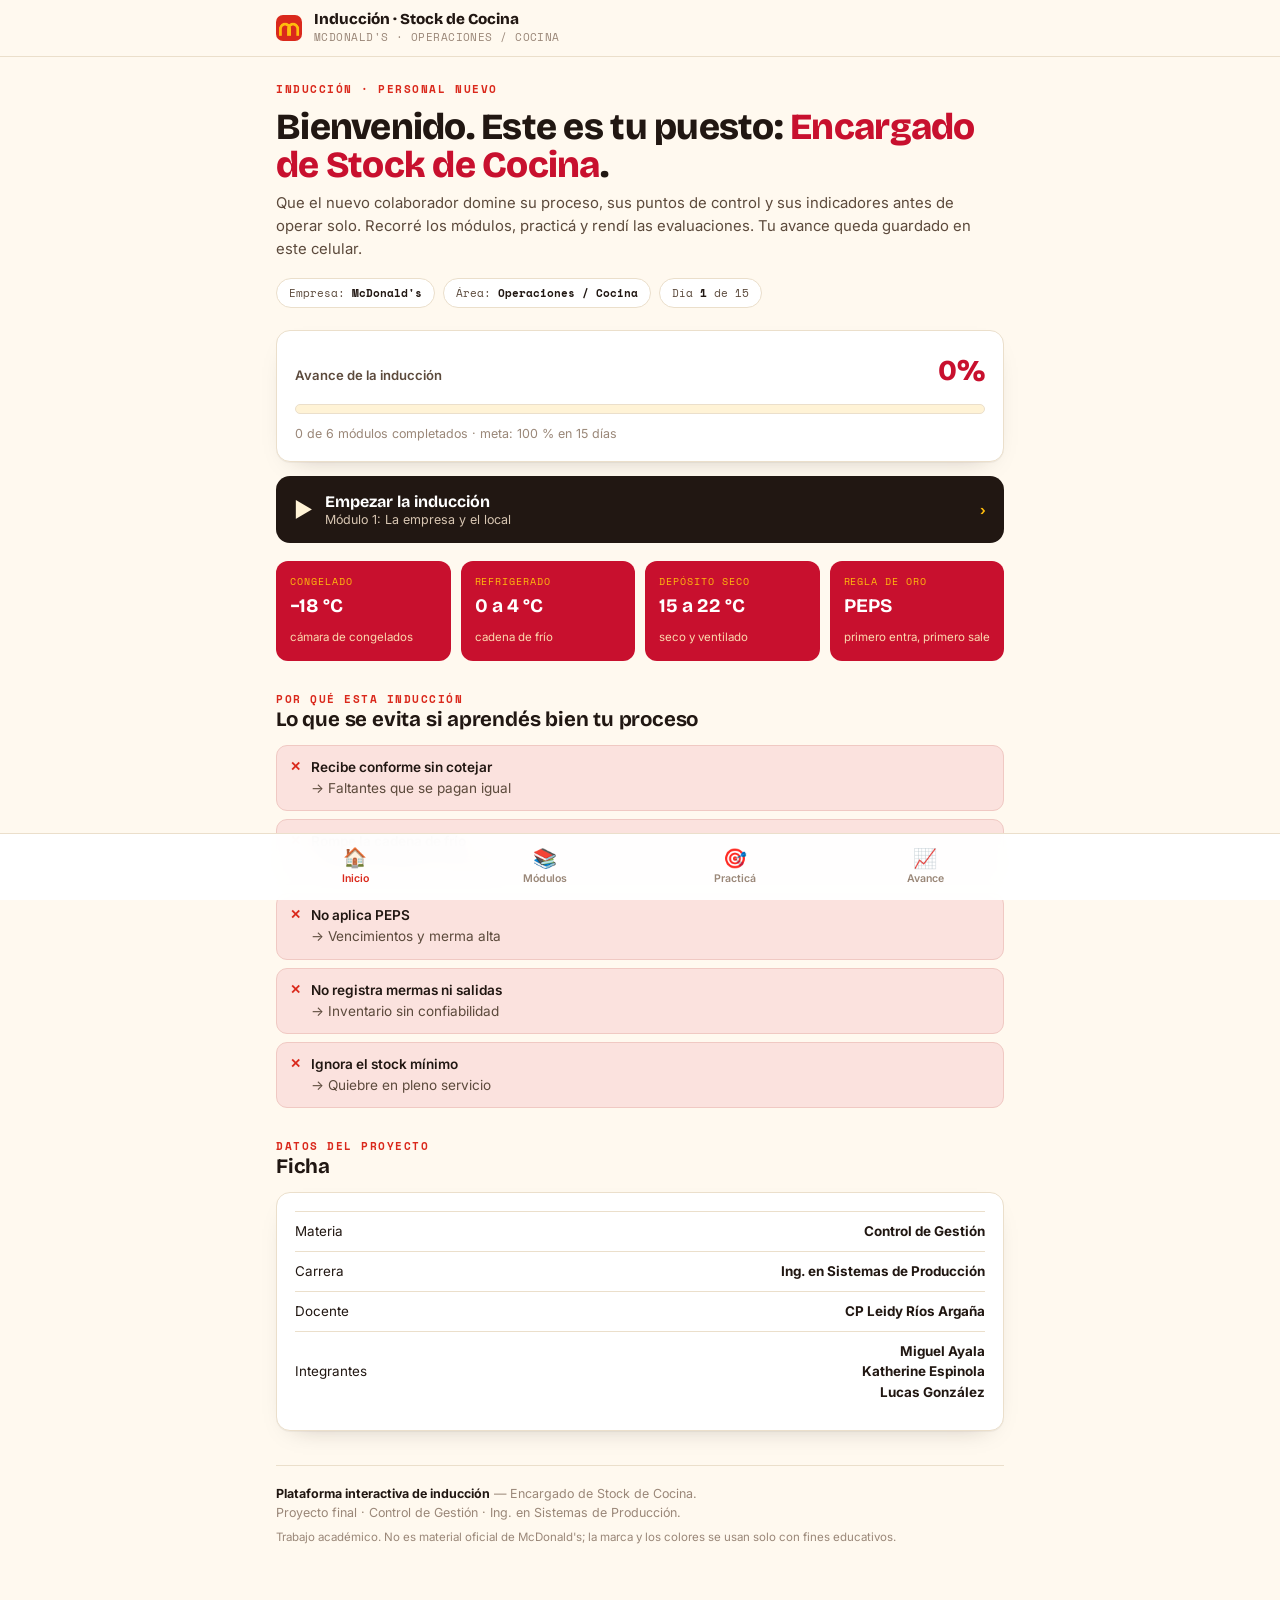
==== index.html @ 014dca8e "Agregar app móvil de inducción para Encargado de Stock de Cocina App web instalable (PWA) que implem" ====
<!DOCTYPE html>
<html lang="es">
<head>
<meta charset="UTF-8">
<meta name="viewport" content="width=device-width, initial-scale=1.0, viewport-fit=cover">
<meta name="theme-color" content="#DA291C">
<meta name="description" content="Plataforma interactiva de inducción para el puesto de Encargado de Stock de Cocina. Proyecto final de Control de Gestión.">
<title>Inducción · Stock de Cocina</title>

<link rel="manifest" href="manifest.webmanifest">
<link rel="icon" href="iconos/icono-192.png">
<link rel="apple-touch-icon" href="iconos/icono-192.png">
<meta name="apple-mobile-web-app-capable" content="yes">
<meta name="apple-mobile-web-app-status-bar-style" content="black-translucent">
<meta name="apple-mobile-web-app-title" content="Inducción">

<link rel="preconnect" href="https://fonts.googleapis.com">
<link rel="preconnect" href="https://fonts.gstatic.com" crossorigin>
<link href="https://fonts.googleapis.com/css2?family=Bricolage+Grotesque:opsz,wght@12..96,600;12..96,700;12..96,800&family=Inter:wght@400;500;600;700&family=Space+Mono:wght@400;700&display=swap" rel="stylesheet">

<style>
:root{
  --bg:#FFF9EF; --surface:#FFFFFF; --surface-2:#FFF3D6;
  --ink:#211712; --ink-soft:#5C4A3C; --steel:#9A8778; --line:#EBDFCB;
  --red:#C8102E; --red-bright:#DA291C; --yellow:#FFBC0D; --yellow-soft:#FFEFC2;
  --go:#2E7D4F; --go-soft:#E1F0E5; --warn:#DA291C; --warn-soft:#FBE2DE;
  --amber:#8A5A00;
  --shadow:0 1px 0 rgba(33,23,18,.04), 0 10px 26px -18px rgba(33,23,18,.35);
  --r:14px;
  --nav-h:66px;
  --display:'Bricolage Grotesque','Inter',system-ui,sans-serif;
  --mono:'Space Mono',ui-monospace,monospace;
}
*{box-sizing:border-box;margin:0;padding:0;-webkit-tap-highlight-color:transparent}
html{scroll-behavior:smooth}
body{
  font-family:'Inter',system-ui,-apple-system,sans-serif;
  background:var(--bg);color:var(--ink);line-height:1.55;
  -webkit-font-smoothing:antialiased;overflow-x:hidden;
}
button,input{font-family:inherit}

/* ---------------- barra superior ---------------- */
.topbar{
  position:sticky;top:0;z-index:60;background:rgba(255,249,239,.92);
  backdrop-filter:blur(10px);border-bottom:1px solid var(--line);
  padding-top:env(safe-area-inset-top);
}
.topbar .in{display:flex;align-items:center;gap:12px;height:56px;padding:0 16px;max-width:760px;margin:0 auto}
.logo{width:26px;height:26px;border-radius:7px;flex:none}
.tb-txt{flex:1;min-width:0}
.tb-txt strong{display:block;font-family:var(--display);font-weight:800;font-size:.95rem;line-height:1.15;white-space:nowrap;overflow:hidden;text-overflow:ellipsis}
.tb-txt small{display:block;font-size:.7rem;color:var(--steel);font-family:var(--mono);letter-spacing:.04em;text-transform:uppercase}
.back{
  flex:none;border:1px solid var(--line);background:var(--surface);color:var(--ink);
  width:34px;height:34px;border-radius:10px;font-size:1rem;cursor:pointer;display:none;
  align-items:center;justify-content:center;
}
.back.show{display:flex}

/* ---------------- layout ---------------- */
main{max-width:760px;margin:0 auto;padding:18px 16px calc(var(--nav-h) + 34px + env(safe-area-inset-bottom));}
.view{display:none;animation:fade .25s ease}
.view.active{display:block}
@keyframes fade{from{opacity:0;transform:translateY(8px)}to{opacity:1;transform:none}}

h1{font-family:var(--display);font-weight:800;font-size:clamp(1.7rem,7vw,2.3rem);line-height:1.04;letter-spacing:-.02em}
h1 em{font-style:normal;color:var(--red)}
h2{font-family:var(--display);font-weight:700;font-size:1.28rem;line-height:1.15;letter-spacing:-.01em}
h3{font-family:var(--display);font-weight:700;font-size:1.05rem;line-height:1.2}
.kicker{font-family:var(--mono);font-size:.68rem;letter-spacing:.14em;text-transform:uppercase;color:var(--red-bright);font-weight:700}
.sub{color:var(--ink-soft);font-size:.93rem;margin-top:8px}
.sec{margin-top:30px}
.sec-head{margin-bottom:14px}

.card{background:var(--surface);border:1px solid var(--line);border-radius:var(--r);padding:18px;box-shadow:var(--shadow)}
.card + .card{margin-top:10px}

/* ---------------- inicio ---------------- */
.hero{padding:6px 0 2px}
.chips{display:flex;flex-wrap:wrap;gap:8px;margin-top:16px}
.chip{font-family:var(--mono);font-size:.68rem;background:var(--surface);border:1px solid var(--line);border-radius:100px;padding:6px 12px;color:var(--ink-soft)}
.chip b{color:var(--ink)}
.refs{display:grid;grid-template-columns:repeat(2,1fr);gap:10px;margin-top:18px}
.ref{background:var(--red);border-radius:12px;padding:13px 14px;color:#FFE9C7}
.ref small{display:block;font-family:var(--mono);font-size:.6rem;letter-spacing:.1em;text-transform:uppercase;color:var(--yellow)}
.ref strong{display:block;font-family:var(--display);font-size:1.2rem;color:#fff;margin:2px 0}
.ref span{font-size:.72rem;color:#FBD9AE}

.big-progress{background:var(--surface);border:1px solid var(--line);border-radius:var(--r);padding:18px;box-shadow:var(--shadow);margin-top:20px}
.bp-head{display:flex;justify-content:space-between;align-items:baseline;gap:10px}
.bp-head span{font-size:.82rem;color:var(--ink-soft);font-weight:600}
.bp-head b{font-family:var(--display);font-weight:800;font-size:1.8rem;color:var(--red)}
.track{height:10px;background:var(--surface-2);border:1px solid var(--line);border-radius:100px;overflow:hidden;margin-top:10px}
.fill{height:100%;width:0;background:linear-gradient(90deg,var(--red),var(--yellow));transition:width .45s cubic-bezier(.2,.8,.2,1)}
.bp-foot{margin-top:10px;font-size:.78rem;color:var(--steel)}

.cta{
  display:flex;align-items:center;gap:12px;width:100%;text-align:left;cursor:pointer;
  background:var(--ink);color:#FFF3D6;border:none;border-radius:var(--r);padding:16px 18px;margin-top:14px;
}
.cta .ic{font-size:1.3rem}
.cta strong{display:block;font-family:var(--display);font-size:1rem;color:#fff}
.cta small{font-size:.78rem;color:#D8C6B2}
.cta .arrow{margin-left:auto;color:var(--yellow);font-weight:700}

.riesgos{display:flex;flex-direction:column;gap:8px}
.riesgo{display:flex;gap:10px;align-items:flex-start;background:var(--warn-soft);border:1px solid #F0C9C3;border-radius:11px;padding:11px 13px}
.riesgo .x{color:var(--warn);font-weight:700;font-family:var(--mono);font-size:.8rem;flex:none}
.riesgo p{font-size:.85rem;color:var(--ink)}
.riesgo p b{display:block;font-weight:600}
.riesgo p span{color:var(--ink-soft)}

/* ---------------- módulos ---------------- */
.mod{
  display:flex;gap:13px;align-items:center;width:100%;text-align:left;cursor:pointer;
  background:var(--surface);border:1px solid var(--line);border-radius:var(--r);
  padding:15px;box-shadow:var(--shadow);margin-bottom:10px;transition:border-color .18s;
}
.mod:active{border-color:var(--red-bright)}
.mod .mic{
  flex:none;width:44px;height:44px;border-radius:12px;background:var(--surface-2);
  border:1px solid var(--line);display:grid;place-items:center;font-size:1.25rem;
}
.mod.done .mic{background:var(--go-soft);border-color:#B6D6C2}
.mod .mtx{flex:1;min-width:0}
.mod .mtx .n{font-family:var(--mono);font-size:.64rem;letter-spacing:.1em;text-transform:uppercase;color:var(--steel);font-weight:700}
.mod .mtx strong{display:block;font-family:var(--display);font-size:1rem;font-weight:700}
.mod .mtx small{display:block;font-size:.79rem;color:var(--ink-soft);margin-top:2px}
.mod .mst{flex:none;display:flex;flex-direction:column;align-items:flex-end;gap:4px}
.badge{font-family:var(--mono);font-size:.6rem;font-weight:700;letter-spacing:.06em;text-transform:uppercase;padding:4px 8px;border-radius:100px;white-space:nowrap}
.badge.bien{background:var(--go-soft);color:var(--go)}
.badge.medio{background:var(--yellow-soft);color:var(--amber)}
.badge.mal{background:var(--warn-soft);color:var(--warn)}
.badge.idle{background:var(--surface-2);color:var(--steel)}

/* lecciones */
.lec{background:var(--surface);border:1px solid var(--line);border-radius:var(--r);margin-bottom:10px;overflow:hidden;box-shadow:var(--shadow)}
.lec[open]{border-color:var(--red-bright)}
.lec summary{list-style:none;cursor:pointer;padding:15px 16px;display:flex;align-items:center;gap:12px}
.lec summary::-webkit-details-marker{display:none}
.lec .num{flex:none;width:32px;height:32px;border-radius:9px;background:var(--surface-2);border:1px solid var(--line);display:grid;place-items:center;font-family:var(--mono);font-weight:700;font-size:.8rem;color:var(--red)}
.lec[open] .num{background:var(--red);color:#fff;border-color:var(--red)}
.lec .lt{flex:1;font-family:var(--display);font-weight:700;font-size:.97rem}
.lec .chev{color:var(--steel);transition:transform .25s;flex:none}
.lec[open] .chev{transform:rotate(90deg)}
.lec .body{padding:0 16px 16px}
.lec .body p{font-size:.9rem;color:var(--ink-soft);margin-bottom:12px}
.lec ul{list-style:none;display:flex;flex-direction:column;gap:7px}
.lec ul li{font-size:.86rem;padding-left:18px;position:relative;color:var(--ink)}
.lec ul li::before{content:"";position:absolute;left:4px;top:.55em;width:5px;height:5px;border-radius:50%;background:var(--yellow)}
.pills{display:flex;flex-direction:column;gap:7px;margin-top:12px}
.pill{font-size:.8rem;padding:9px 11px;border-radius:9px;border:1px solid var(--line);background:var(--surface-2)}
.pill b{display:block;font-family:var(--mono);font-size:.58rem;letter-spacing:.09em;text-transform:uppercase;color:var(--steel);font-weight:700;margin-bottom:2px}
.pill.ctrl{background:var(--go-soft);border-color:#B6D6C2}
.pill.ctrl b{color:var(--go)}
.pill.kpi{background:var(--warn-soft);border-color:#F0C9C3}
.pill.kpi b{color:var(--warn)}

/* ---------------- botones ---------------- */
.btn{
  display:inline-flex;align-items:center;justify-content:center;gap:8px;
  font-size:.88rem;font-weight:600;padding:13px 18px;border-radius:11px;cursor:pointer;
  border:1.5px solid var(--red);background:var(--red);color:#fff;width:100%;
}
.btn:active{background:var(--red-bright)}
.btn.ghost{background:transparent;color:var(--red)}
.btn.dark{background:var(--ink);border-color:var(--ink);color:#fff}
.btn.sm{width:auto;padding:10px 15px;font-size:.82rem}
.btn:disabled{opacity:.5;cursor:default}
.btn-row{display:flex;gap:9px;margin-top:14px;flex-wrap:wrap}

/* ---------------- quiz ---------------- */
.q{background:var(--surface);border:1px solid var(--line);border-radius:var(--r);padding:17px;margin-bottom:11px;box-shadow:var(--shadow)}
.q .qn{font-family:var(--mono);font-size:.64rem;letter-spacing:.09em;color:var(--red-bright);font-weight:700}
.q h3{margin:7px 0 13px;font-size:1rem}
.opt{display:block;width:100%;text-align:left;background:var(--surface-2);border:1px solid var(--line);border-radius:10px;padding:12px 14px;margin-bottom:8px;font-size:.89rem;color:var(--ink);cursor:pointer}
.opt:disabled{cursor:default}
.opt.correct{background:var(--go-soft);border-color:var(--go);color:var(--go);font-weight:600}
.opt.wrong{background:var(--warn-soft);border-color:var(--warn);color:var(--warn)}
.fb{font-size:.83rem;margin-top:9px;padding:11px 13px;border-radius:9px;display:none}
.fb.show{display:block}
.fb.ok{background:var(--go-soft);color:var(--go)}
.fb.no{background:var(--warn-soft);color:var(--warn)}

.score{text-align:center;background:var(--red);color:#fff;border-radius:var(--r);padding:22px;margin-top:6px}
.score small{display:block;font-family:var(--mono);font-size:.64rem;letter-spacing:.1em;text-transform:uppercase;color:var(--yellow)}
.score .big{font-family:var(--display);font-weight:800;font-size:2.3rem;color:var(--yellow);line-height:1.1}
.score p{color:#FFE1BE;font-size:.86rem;margin-top:6px}

/* ---------------- práctica: recepción ---------------- */
.sim{background:var(--surface);border:1px solid var(--line);border-radius:var(--r);padding:16px;box-shadow:var(--shadow);margin-bottom:10px}
.sim .sname{font-family:var(--display);font-weight:700;font-size:1rem;display:flex;align-items:center;gap:9px}
.sim .rows{margin:11px 0 13px;display:flex;flex-direction:column;gap:5px}
.sim .row{display:flex;justify-content:space-between;gap:10px;font-size:.83rem;border-bottom:1px dashed var(--line);padding-bottom:4px}
.sim .row span{color:var(--steel);font-family:var(--mono);font-size:.66rem;text-transform:uppercase;letter-spacing:.05em}
.sim .row b{font-weight:600;text-align:right}
.acts{display:flex;gap:8px}
.act{flex:1;font-size:.83rem;font-weight:600;padding:11px 6px;border-radius:10px;cursor:pointer;border:1.5px solid var(--line);background:var(--surface-2);color:var(--ink)}
.act:disabled{opacity:.5;cursor:default}
.act.picked.ok{background:var(--go-soft);border-color:var(--go);color:var(--go);opacity:1}
.act.picked.no{background:var(--warn-soft);border-color:var(--warn);color:var(--warn);opacity:1}

/* ---------------- práctica: peps ---------------- */
.peps-item{display:flex;align-items:center;gap:12px;width:100%;text-align:left;background:var(--surface);border:1.5px solid var(--line);border-radius:11px;padding:13px 14px;margin-bottom:8px;cursor:pointer;color:var(--ink)}
.peps-item .order{flex:none;width:28px;height:28px;border-radius:8px;border:2px dashed var(--steel);display:grid;place-items:center;font-family:var(--mono);font-weight:700;color:var(--steel);font-size:.8rem}
.peps-item.picked .order{border-style:solid;background:var(--red);border-color:var(--red);color:#fff}
.peps-item .pn{flex:1;font-weight:600;font-size:.9rem}
.peps-item .pd{font-family:var(--mono);font-size:.72rem;color:var(--warn)}
.peps-item.good{border-color:var(--go);background:var(--go-soft)}
.peps-item.bad{border-color:var(--warn);background:var(--warn-soft)}

/* ---------------- checklist ---------------- */
.check{display:flex;gap:12px;align-items:flex-start;background:var(--surface);border:1px solid var(--line);border-radius:11px;padding:13px 14px;margin-bottom:8px;cursor:pointer;position:relative}
.check input{position:absolute;opacity:0;width:0;height:0}
.box{flex:none;width:22px;height:22px;border:2px solid var(--steel);border-radius:6px;display:grid;place-items:center;margin-top:1px}
.box svg{opacity:0;transform:scale(.5);transition:.18s}
.check input:checked ~ .box{background:var(--go);border-color:var(--go)}
.check input:checked ~ .box svg{opacity:1;transform:scale(1)}
.check .ct strong{display:block;font-size:.9rem;font-weight:600}
.check .ct small{font-size:.78rem;color:var(--steel)}
.check input:checked ~ .ct strong{color:var(--steel);text-decoration:line-through}

/* ---------------- kpi ---------------- */
.calc{background:var(--surface);border:1px solid var(--line);border-radius:var(--r);padding:17px;box-shadow:var(--shadow);margin-bottom:10px}
.calc .et{font-family:var(--mono);font-size:.62rem;letter-spacing:.1em;text-transform:uppercase;color:var(--warn);font-weight:700}
.calc h3{margin:6px 0 4px;font-size:1.03rem}
.calc .hint{font-size:.8rem;color:var(--ink-soft)}
.formula{font-family:var(--mono);font-size:.74rem;background:var(--ink);color:#F3E7D6;padding:9px 11px;border-radius:8px;margin:11px 0;overflow-x:auto;white-space:nowrap}
.inputs{display:flex;flex-direction:column;gap:9px}
.inputs label{display:flex;flex-direction:column;gap:4px;font-size:.74rem;font-weight:600;color:var(--ink-soft)}
.inputs input{font-family:var(--mono);font-size:1rem;padding:11px 12px;border:1.5px solid var(--line);border-radius:9px;background:var(--surface-2);color:var(--ink);width:100%}
.inputs input:focus{outline:none;border-color:var(--red-bright);background:var(--surface)}
.out{display:flex;align-items:center;justify-content:space-between;gap:10px;border-top:1px solid var(--line);margin-top:14px;padding-top:13px}
.out .val{font-family:var(--display);font-weight:800;font-size:1.6rem}

/* ---------------- avance / dashboard ---------------- */
.kpi-cards{display:grid;grid-template-columns:repeat(2,1fr);gap:10px}
.kc{background:var(--surface);border:1px solid var(--line);border-radius:var(--r);padding:14px;box-shadow:var(--shadow)}
.kc small{display:block;font-family:var(--mono);font-size:.6rem;letter-spacing:.08em;text-transform:uppercase;color:var(--steel);font-weight:700;line-height:1.3}
.kc .v{font-family:var(--display);font-weight:800;font-size:1.55rem;margin:5px 0 3px}
.kc .m{font-size:.72rem;color:var(--ink-soft)}
.estado{border-radius:var(--r);padding:18px;margin-top:14px;text-align:center}
.estado.hab{background:var(--go);color:#fff}
.estado.ref{background:var(--yellow);color:#4A3200}
.estado small{font-family:var(--mono);font-size:.62rem;letter-spacing:.1em;text-transform:uppercase;opacity:.85;display:block}
.estado strong{font-family:var(--display);font-size:1.35rem;display:block;margin:4px 0}
.estado p{font-size:.83rem;opacity:.95}
.alerta{display:flex;gap:10px;background:var(--warn-soft);border:1px solid #F0C9C3;border-radius:11px;padding:11px 13px;margin-bottom:8px;font-size:.85rem}
.alerta .i{color:var(--warn);flex:none;font-weight:700}
.tabla{width:100%;border-collapse:collapse;font-size:.84rem}
.tabla th{text-align:left;font-family:var(--mono);font-size:.6rem;letter-spacing:.08em;text-transform:uppercase;color:var(--steel);padding:0 0 8px;font-weight:700}
.tabla td{padding:9px 0;border-top:1px solid var(--line)}
.tabla td:last-child,.tabla th:last-child{text-align:right}

/* ---------------- nav inferior ---------------- */
.nav{
  position:fixed;left:0;right:0;bottom:0;z-index:70;
  background:rgba(255,255,255,.96);backdrop-filter:blur(12px);
  border-top:1px solid var(--line);
  padding-bottom:env(safe-area-inset-bottom);
}
.nav .in{display:flex;max-width:760px;margin:0 auto;height:var(--nav-h)}
.nav button{
  flex:1;background:none;border:none;cursor:pointer;color:var(--steel);
  display:flex;flex-direction:column;align-items:center;justify-content:center;gap:3px;
  font-size:.66rem;font-weight:600;padding:8px 2px;
}
.nav button .ni{font-size:1.2rem;line-height:1}
.nav button.on{color:var(--red-bright)}
.nav button.on .ni{transform:translateY(-1px)}

footer{margin-top:34px;padding-top:18px;border-top:1px solid var(--line);color:var(--steel);font-size:.78rem}
footer b{color:var(--ink)}
.aviso{font-size:.72rem;color:var(--steel);margin-top:6px}

@media(prefers-reduced-motion:reduce){*{transition:none!important;animation:none!important}}
@media(min-width:620px){
  .kpi-cards{grid-template-columns:repeat(4,1fr)}
  .refs{grid-template-columns:repeat(4,1fr)}
}
</style>
</head>
<body>

<div class="topbar">
  <div class="in">
    <button class="back" id="btnBack" aria-label="Volver">←</button>
    <img class="logo" src="iconos/icono-192.png" alt="">
    <div class="tb-txt">
      <strong id="tbTitulo">Inducción · Stock de Cocina</strong>
      <small id="tbSub">McDonald's · Cocina</small>
    </div>
  </div>
</div>

<main>
  <!-- ============ INICIO ============ -->
  <section class="view active" id="v-inicio"></section>

  <!-- ============ MÓDULOS ============ -->
  <section class="view" id="v-modulos"></section>

  <!-- ============ DETALLE DE MÓDULO ============ -->
  <section class="view" id="v-modulo"></section>

  <!-- ============ PRÁCTICA ============ -->
  <section class="view" id="v-practica"></section>

  <!-- ============ AVANCE ============ -->
  <section class="view" id="v-avance"></section>

  <footer>
    <p><b>Plataforma interactiva de inducción</b> — Encargado de Stock de Cocina.<br>
    Proyecto final · Control de Gestión · Ing. en Sistemas de Producción.</p>
    <p class="aviso" id="avisoLegal"></p>
  </footer>
</main>

<nav class="nav">
  <div class="in">
    <button data-ir="inicio" class="on"><span class="ni">🏠</span>Inicio</button>
    <button data-ir="modulos"><span class="ni">📚</span>Módulos</button>
    <button data-ir="practica"><span class="ni">🎯</span>Practicá</button>
    <button data-ir="avance"><span class="ni">📈</span>Avance</button>
  </div>
</nav>

<script src="contenido.js"></script>
<script src="app.js"></script>
</body>
</html>
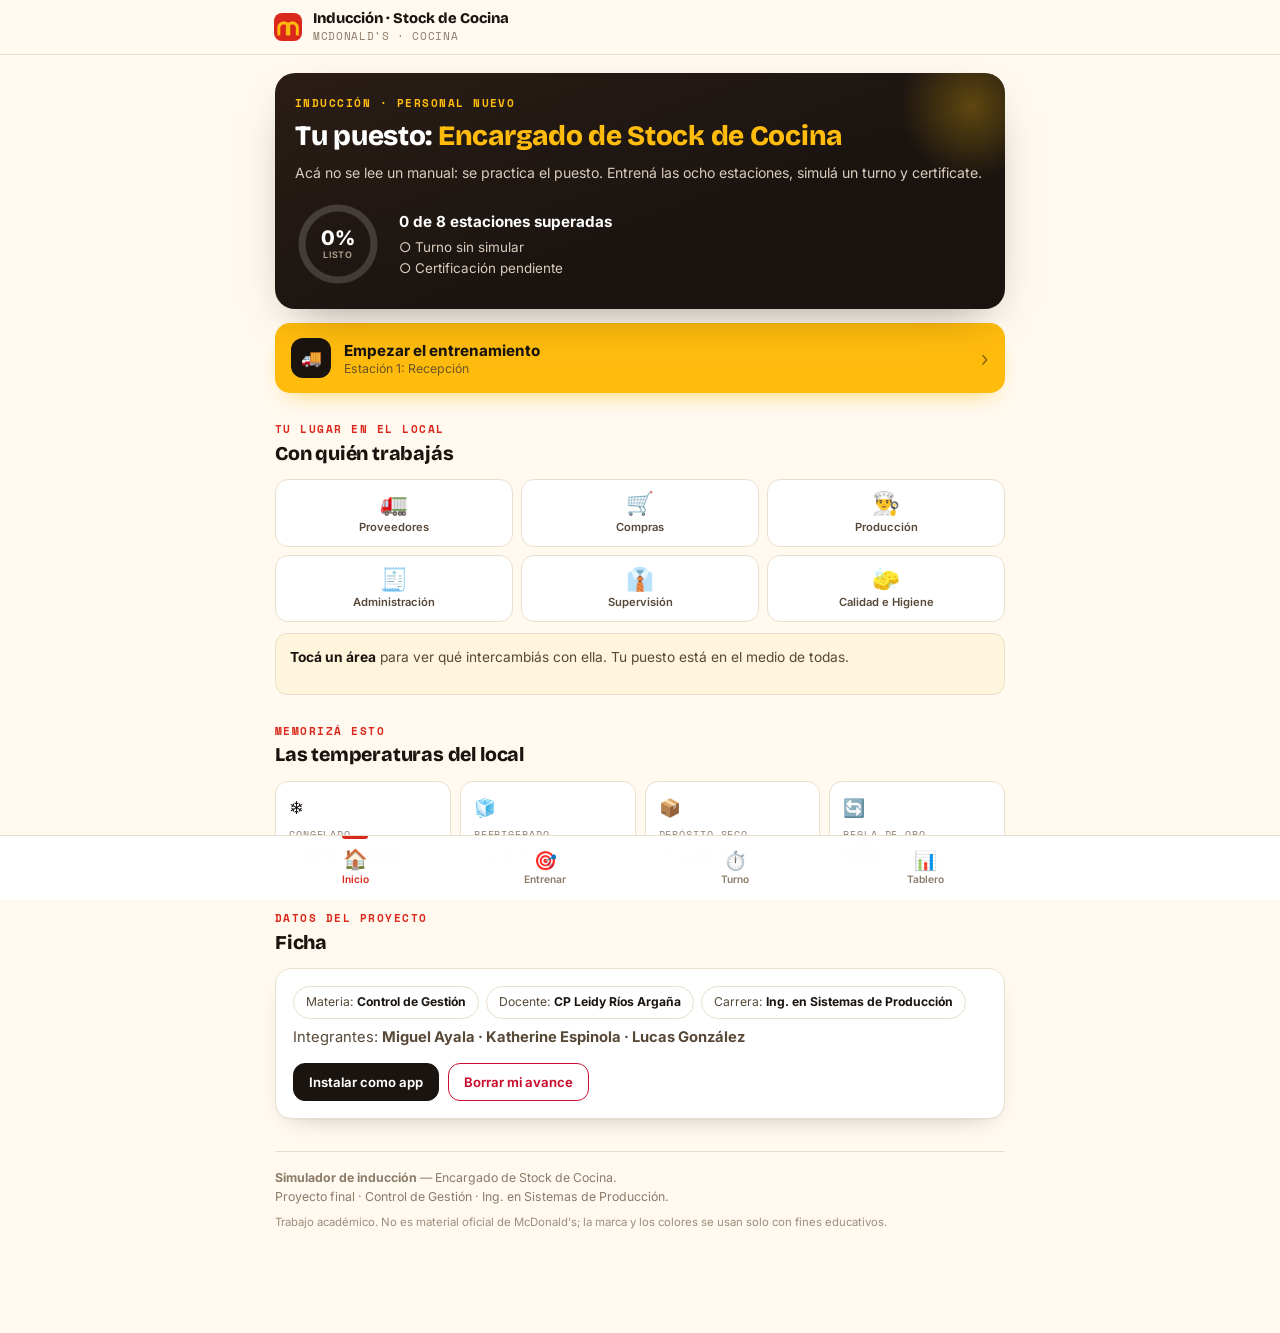
==== commit 512a8e73: "Rehacer la inducción como simulador interactivo del puesto La app era material de lectura con alguno" ====
--- a/index.html
+++ b/index.html
@@ -4,288 +4,31 @@
 <meta charset="UTF-8">
 <meta name="viewport" content="width=device-width, initial-scale=1.0, viewport-fit=cover">
 <meta name="theme-color" content="#DA291C">
-<meta name="description" content="Plataforma interactiva de inducción para el puesto de Encargado de Stock de Cocina. Proyecto final de Control de Gestión.">
+<meta name="description" content="Simulador de inducción para el puesto de Encargado de Stock de Cocina. Proyecto final de Control de Gestión.">
 <title>Inducción · Stock de Cocina</title>
 
 <link rel="manifest" href="manifest.webmanifest">
 <link rel="icon" href="iconos/icono-192.png">
-<link rel="apple-touch-icon" href="iconos/icono-192.png">
+
+<!-- iPhone / iPad: iOS no usa el manifest para instalar, lee estas etiquetas.
+     El ícono de 180x180 es el tamaño exacto que pide la pantalla de inicio. -->
+<link rel="apple-touch-icon" sizes="180x180" href="iconos/icono-180.png">
+<link rel="apple-touch-icon" href="iconos/icono-180.png">
+<meta name="mobile-web-app-capable" content="yes">
 <meta name="apple-mobile-web-app-capable" content="yes">
 <meta name="apple-mobile-web-app-status-bar-style" content="black-translucent">
 <meta name="apple-mobile-web-app-title" content="Inducción">
 
 <link rel="preconnect" href="https://fonts.googleapis.com">
 <link rel="preconnect" href="https://fonts.gstatic.com" crossorigin>
-<link href="https://fonts.googleapis.com/css2?family=Bricolage+Grotesque:opsz,wght@12..96,600;12..96,700;12..96,800&family=Inter:wght@400;500;600;700&family=Space+Mono:wght@400;700&display=swap" rel="stylesheet">
-
-<style>
-:root{
-  --bg:#FFF9EF; --surface:#FFFFFF; --surface-2:#FFF3D6;
-  --ink:#211712; --ink-soft:#5C4A3C; --steel:#9A8778; --line:#EBDFCB;
-  --red:#C8102E; --red-bright:#DA291C; --yellow:#FFBC0D; --yellow-soft:#FFEFC2;
-  --go:#2E7D4F; --go-soft:#E1F0E5; --warn:#DA291C; --warn-soft:#FBE2DE;
-  --amber:#8A5A00;
-  --shadow:0 1px 0 rgba(33,23,18,.04), 0 10px 26px -18px rgba(33,23,18,.35);
-  --r:14px;
-  --nav-h:66px;
-  --display:'Bricolage Grotesque','Inter',system-ui,sans-serif;
-  --mono:'Space Mono',ui-monospace,monospace;
-}
-*{box-sizing:border-box;margin:0;padding:0;-webkit-tap-highlight-color:transparent}
-html{scroll-behavior:smooth}
-body{
-  font-family:'Inter',system-ui,-apple-system,sans-serif;
-  background:var(--bg);color:var(--ink);line-height:1.55;
-  -webkit-font-smoothing:antialiased;overflow-x:hidden;
-}
-button,input{font-family:inherit}
-
-/* ---------------- barra superior ---------------- */
-.topbar{
-  position:sticky;top:0;z-index:60;background:rgba(255,249,239,.92);
-  backdrop-filter:blur(10px);border-bottom:1px solid var(--line);
-  padding-top:env(safe-area-inset-top);
-}
-.topbar .in{display:flex;align-items:center;gap:12px;height:56px;padding:0 16px;max-width:760px;margin:0 auto}
-.logo{width:26px;height:26px;border-radius:7px;flex:none}
-.tb-txt{flex:1;min-width:0}
-.tb-txt strong{display:block;font-family:var(--display);font-weight:800;font-size:.95rem;line-height:1.15;white-space:nowrap;overflow:hidden;text-overflow:ellipsis}
-.tb-txt small{display:block;font-size:.7rem;color:var(--steel);font-family:var(--mono);letter-spacing:.04em;text-transform:uppercase}
-.back{
-  flex:none;border:1px solid var(--line);background:var(--surface);color:var(--ink);
-  width:34px;height:34px;border-radius:10px;font-size:1rem;cursor:pointer;display:none;
-  align-items:center;justify-content:center;
-}
-.back.show{display:flex}
-
-/* ---------------- layout ---------------- */
-main{max-width:760px;margin:0 auto;padding:18px 16px calc(var(--nav-h) + 34px + env(safe-area-inset-bottom));}
-.view{display:none;animation:fade .25s ease}
-.view.active{display:block}
-@keyframes fade{from{opacity:0;transform:translateY(8px)}to{opacity:1;transform:none}}
-
-h1{font-family:var(--display);font-weight:800;font-size:clamp(1.7rem,7vw,2.3rem);line-height:1.04;letter-spacing:-.02em}
-h1 em{font-style:normal;color:var(--red)}
-h2{font-family:var(--display);font-weight:700;font-size:1.28rem;line-height:1.15;letter-spacing:-.01em}
-h3{font-family:var(--display);font-weight:700;font-size:1.05rem;line-height:1.2}
-.kicker{font-family:var(--mono);font-size:.68rem;letter-spacing:.14em;text-transform:uppercase;color:var(--red-bright);font-weight:700}
-.sub{color:var(--ink-soft);font-size:.93rem;margin-top:8px}
-.sec{margin-top:30px}
-.sec-head{margin-bottom:14px}
-
-.card{background:var(--surface);border:1px solid var(--line);border-radius:var(--r);padding:18px;box-shadow:var(--shadow)}
-.card + .card{margin-top:10px}
-
-/* ---------------- inicio ---------------- */
-.hero{padding:6px 0 2px}
-.chips{display:flex;flex-wrap:wrap;gap:8px;margin-top:16px}
-.chip{font-family:var(--mono);font-size:.68rem;background:var(--surface);border:1px solid var(--line);border-radius:100px;padding:6px 12px;color:var(--ink-soft)}
-.chip b{color:var(--ink)}
-.refs{display:grid;grid-template-columns:repeat(2,1fr);gap:10px;margin-top:18px}
-.ref{background:var(--red);border-radius:12px;padding:13px 14px;color:#FFE9C7}
-.ref small{display:block;font-family:var(--mono);font-size:.6rem;letter-spacing:.1em;text-transform:uppercase;color:var(--yellow)}
-.ref strong{display:block;font-family:var(--display);font-size:1.2rem;color:#fff;margin:2px 0}
-.ref span{font-size:.72rem;color:#FBD9AE}
-
-.big-progress{background:var(--surface);border:1px solid var(--line);border-radius:var(--r);padding:18px;box-shadow:var(--shadow);margin-top:20px}
-.bp-head{display:flex;justify-content:space-between;align-items:baseline;gap:10px}
-.bp-head span{font-size:.82rem;color:var(--ink-soft);font-weight:600}
-.bp-head b{font-family:var(--display);font-weight:800;font-size:1.8rem;color:var(--red)}
-.track{height:10px;background:var(--surface-2);border:1px solid var(--line);border-radius:100px;overflow:hidden;margin-top:10px}
-.fill{height:100%;width:0;background:linear-gradient(90deg,var(--red),var(--yellow));transition:width .45s cubic-bezier(.2,.8,.2,1)}
-.bp-foot{margin-top:10px;font-size:.78rem;color:var(--steel)}
-
-.cta{
-  display:flex;align-items:center;gap:12px;width:100%;text-align:left;cursor:pointer;
-  background:var(--ink);color:#FFF3D6;border:none;border-radius:var(--r);padding:16px 18px;margin-top:14px;
-}
-.cta .ic{font-size:1.3rem}
-.cta strong{display:block;font-family:var(--display);font-size:1rem;color:#fff}
-.cta small{font-size:.78rem;color:#D8C6B2}
-.cta .arrow{margin-left:auto;color:var(--yellow);font-weight:700}
-
-.riesgos{display:flex;flex-direction:column;gap:8px}
-.riesgo{display:flex;gap:10px;align-items:flex-start;background:var(--warn-soft);border:1px solid #F0C9C3;border-radius:11px;padding:11px 13px}
-.riesgo .x{color:var(--warn);font-weight:700;font-family:var(--mono);font-size:.8rem;flex:none}
-.riesgo p{font-size:.85rem;color:var(--ink)}
-.riesgo p b{display:block;font-weight:600}
-.riesgo p span{color:var(--ink-soft)}
-
-/* ---------------- módulos ---------------- */
-.mod{
-  display:flex;gap:13px;align-items:center;width:100%;text-align:left;cursor:pointer;
-  background:var(--surface);border:1px solid var(--line);border-radius:var(--r);
-  padding:15px;box-shadow:var(--shadow);margin-bottom:10px;transition:border-color .18s;
-}
-.mod:active{border-color:var(--red-bright)}
-.mod .mic{
-  flex:none;width:44px;height:44px;border-radius:12px;background:var(--surface-2);
-  border:1px solid var(--line);display:grid;place-items:center;font-size:1.25rem;
-}
-.mod.done .mic{background:var(--go-soft);border-color:#B6D6C2}
-.mod .mtx{flex:1;min-width:0}
-.mod .mtx .n{font-family:var(--mono);font-size:.64rem;letter-spacing:.1em;text-transform:uppercase;color:var(--steel);font-weight:700}
-.mod .mtx strong{display:block;font-family:var(--display);font-size:1rem;font-weight:700}
-.mod .mtx small{display:block;font-size:.79rem;color:var(--ink-soft);margin-top:2px}
-.mod .mst{flex:none;display:flex;flex-direction:column;align-items:flex-end;gap:4px}
-.badge{font-family:var(--mono);font-size:.6rem;font-weight:700;letter-spacing:.06em;text-transform:uppercase;padding:4px 8px;border-radius:100px;white-space:nowrap}
-.badge.bien{background:var(--go-soft);color:var(--go)}
-.badge.medio{background:var(--yellow-soft);color:var(--amber)}
-.badge.mal{background:var(--warn-soft);color:var(--warn)}
-.badge.idle{background:var(--surface-2);color:var(--steel)}
-
-/* lecciones */
-.lec{background:var(--surface);border:1px solid var(--line);border-radius:var(--r);margin-bottom:10px;overflow:hidden;box-shadow:var(--shadow)}
-.lec[open]{border-color:var(--red-bright)}
-.lec summary{list-style:none;cursor:pointer;padding:15px 16px;display:flex;align-items:center;gap:12px}
-.lec summary::-webkit-details-marker{display:none}
-.lec .num{flex:none;width:32px;height:32px;border-radius:9px;background:var(--surface-2);border:1px solid var(--line);display:grid;place-items:center;font-family:var(--mono);font-weight:700;font-size:.8rem;color:var(--red)}
-.lec[open] .num{background:var(--red);color:#fff;border-color:var(--red)}
-.lec .lt{flex:1;font-family:var(--display);font-weight:700;font-size:.97rem}
-.lec .chev{color:var(--steel);transition:transform .25s;flex:none}
-.lec[open] .chev{transform:rotate(90deg)}
-.lec .body{padding:0 16px 16px}
-.lec .body p{font-size:.9rem;color:var(--ink-soft);margin-bottom:12px}
-.lec ul{list-style:none;display:flex;flex-direction:column;gap:7px}
-.lec ul li{font-size:.86rem;padding-left:18px;position:relative;color:var(--ink)}
-.lec ul li::before{content:"";position:absolute;left:4px;top:.55em;width:5px;height:5px;border-radius:50%;background:var(--yellow)}
-.pills{display:flex;flex-direction:column;gap:7px;margin-top:12px}
-.pill{font-size:.8rem;padding:9px 11px;border-radius:9px;border:1px solid var(--line);background:var(--surface-2)}
-.pill b{display:block;font-family:var(--mono);font-size:.58rem;letter-spacing:.09em;text-transform:uppercase;color:var(--steel);font-weight:700;margin-bottom:2px}
-.pill.ctrl{background:var(--go-soft);border-color:#B6D6C2}
-.pill.ctrl b{color:var(--go)}
-.pill.kpi{background:var(--warn-soft);border-color:#F0C9C3}
-.pill.kpi b{color:var(--warn)}
-
-/* ---------------- botones ---------------- */
-.btn{
-  display:inline-flex;align-items:center;justify-content:center;gap:8px;
-  font-size:.88rem;font-weight:600;padding:13px 18px;border-radius:11px;cursor:pointer;
-  border:1.5px solid var(--red);background:var(--red);color:#fff;width:100%;
-}
-.btn:active{background:var(--red-bright)}
-.btn.ghost{background:transparent;color:var(--red)}
-.btn.dark{background:var(--ink);border-color:var(--ink);color:#fff}
-.btn.sm{width:auto;padding:10px 15px;font-size:.82rem}
-.btn:disabled{opacity:.5;cursor:default}
-.btn-row{display:flex;gap:9px;margin-top:14px;flex-wrap:wrap}
-
-/* ---------------- quiz ---------------- */
-.q{background:var(--surface);border:1px solid var(--line);border-radius:var(--r);padding:17px;margin-bottom:11px;box-shadow:var(--shadow)}
-.q .qn{font-family:var(--mono);font-size:.64rem;letter-spacing:.09em;color:var(--red-bright);font-weight:700}
-.q h3{margin:7px 0 13px;font-size:1rem}
-.opt{display:block;width:100%;text-align:left;background:var(--surface-2);border:1px solid var(--line);border-radius:10px;padding:12px 14px;margin-bottom:8px;font-size:.89rem;color:var(--ink);cursor:pointer}
-.opt:disabled{cursor:default}
-.opt.correct{background:var(--go-soft);border-color:var(--go);color:var(--go);font-weight:600}
-.opt.wrong{background:var(--warn-soft);border-color:var(--warn);color:var(--warn)}
-.fb{font-size:.83rem;margin-top:9px;padding:11px 13px;border-radius:9px;display:none}
-.fb.show{display:block}
-.fb.ok{background:var(--go-soft);color:var(--go)}
-.fb.no{background:var(--warn-soft);color:var(--warn)}
-
-.score{text-align:center;background:var(--red);color:#fff;border-radius:var(--r);padding:22px;margin-top:6px}
-.score small{display:block;font-family:var(--mono);font-size:.64rem;letter-spacing:.1em;text-transform:uppercase;color:var(--yellow)}
-.score .big{font-family:var(--display);font-weight:800;font-size:2.3rem;color:var(--yellow);line-height:1.1}
-.score p{color:#FFE1BE;font-size:.86rem;margin-top:6px}
-
-/* ---------------- práctica: recepción ---------------- */
-.sim{background:var(--surface);border:1px solid var(--line);border-radius:var(--r);padding:16px;box-shadow:var(--shadow);margin-bottom:10px}
-.sim .sname{font-family:var(--display);font-weight:700;font-size:1rem;display:flex;align-items:center;gap:9px}
-.sim .rows{margin:11px 0 13px;display:flex;flex-direction:column;gap:5px}
-.sim .row{display:flex;justify-content:space-between;gap:10px;font-size:.83rem;border-bottom:1px dashed var(--line);padding-bottom:4px}
-.sim .row span{color:var(--steel);font-family:var(--mono);font-size:.66rem;text-transform:uppercase;letter-spacing:.05em}
-.sim .row b{font-weight:600;text-align:right}
-.acts{display:flex;gap:8px}
-.act{flex:1;font-size:.83rem;font-weight:600;padding:11px 6px;border-radius:10px;cursor:pointer;border:1.5px solid var(--line);background:var(--surface-2);color:var(--ink)}
-.act:disabled{opacity:.5;cursor:default}
-.act.picked.ok{background:var(--go-soft);border-color:var(--go);color:var(--go);opacity:1}
-.act.picked.no{background:var(--warn-soft);border-color:var(--warn);color:var(--warn);opacity:1}
-
-/* ---------------- práctica: peps ---------------- */
-.peps-item{display:flex;align-items:center;gap:12px;width:100%;text-align:left;background:var(--surface);border:1.5px solid var(--line);border-radius:11px;padding:13px 14px;margin-bottom:8px;cursor:pointer;color:var(--ink)}
-.peps-item .order{flex:none;width:28px;height:28px;border-radius:8px;border:2px dashed var(--steel);display:grid;place-items:center;font-family:var(--mono);font-weight:700;color:var(--steel);font-size:.8rem}
-.peps-item.picked .order{border-style:solid;background:var(--red);border-color:var(--red);color:#fff}
-.peps-item .pn{flex:1;font-weight:600;font-size:.9rem}
-.peps-item .pd{font-family:var(--mono);font-size:.72rem;color:var(--warn)}
-.peps-item.good{border-color:var(--go);background:var(--go-soft)}
-.peps-item.bad{border-color:var(--warn);background:var(--warn-soft)}
-
-/* ---------------- checklist ---------------- */
-.check{display:flex;gap:12px;align-items:flex-start;background:var(--surface);border:1px solid var(--line);border-radius:11px;padding:13px 14px;margin-bottom:8px;cursor:pointer;position:relative}
-.check input{position:absolute;opacity:0;width:0;height:0}
-.box{flex:none;width:22px;height:22px;border:2px solid var(--steel);border-radius:6px;display:grid;place-items:center;margin-top:1px}
-.box svg{opacity:0;transform:scale(.5);transition:.18s}
-.check input:checked ~ .box{background:var(--go);border-color:var(--go)}
-.check input:checked ~ .box svg{opacity:1;transform:scale(1)}
-.check .ct strong{display:block;font-size:.9rem;font-weight:600}
-.check .ct small{font-size:.78rem;color:var(--steel)}
-.check input:checked ~ .ct strong{color:var(--steel);text-decoration:line-through}
-
-/* ---------------- kpi ---------------- */
-.calc{background:var(--surface);border:1px solid var(--line);border-radius:var(--r);padding:17px;box-shadow:var(--shadow);margin-bottom:10px}
-.calc .et{font-family:var(--mono);font-size:.62rem;letter-spacing:.1em;text-transform:uppercase;color:var(--warn);font-weight:700}
-.calc h3{margin:6px 0 4px;font-size:1.03rem}
-.calc .hint{font-size:.8rem;color:var(--ink-soft)}
-.formula{font-family:var(--mono);font-size:.74rem;background:var(--ink);color:#F3E7D6;padding:9px 11px;border-radius:8px;margin:11px 0;overflow-x:auto;white-space:nowrap}
-.inputs{display:flex;flex-direction:column;gap:9px}
-.inputs label{display:flex;flex-direction:column;gap:4px;font-size:.74rem;font-weight:600;color:var(--ink-soft)}
-.inputs input{font-family:var(--mono);font-size:1rem;padding:11px 12px;border:1.5px solid var(--line);border-radius:9px;background:var(--surface-2);color:var(--ink);width:100%}
-.inputs input:focus{outline:none;border-color:var(--red-bright);background:var(--surface)}
-.out{display:flex;align-items:center;justify-content:space-between;gap:10px;border-top:1px solid var(--line);margin-top:14px;padding-top:13px}
-.out .val{font-family:var(--display);font-weight:800;font-size:1.6rem}
-
-/* ---------------- avance / dashboard ---------------- */
-.kpi-cards{display:grid;grid-template-columns:repeat(2,1fr);gap:10px}
-.kc{background:var(--surface);border:1px solid var(--line);border-radius:var(--r);padding:14px;box-shadow:var(--shadow)}
-.kc small{display:block;font-family:var(--mono);font-size:.6rem;letter-spacing:.08em;text-transform:uppercase;color:var(--steel);font-weight:700;line-height:1.3}
-.kc .v{font-family:var(--display);font-weight:800;font-size:1.55rem;margin:5px 0 3px}
-.kc .m{font-size:.72rem;color:var(--ink-soft)}
-.estado{border-radius:var(--r);padding:18px;margin-top:14px;text-align:center}
-.estado.hab{background:var(--go);color:#fff}
-.estado.ref{background:var(--yellow);color:#4A3200}
-.estado small{font-family:var(--mono);font-size:.62rem;letter-spacing:.1em;text-transform:uppercase;opacity:.85;display:block}
-.estado strong{font-family:var(--display);font-size:1.35rem;display:block;margin:4px 0}
-.estado p{font-size:.83rem;opacity:.95}
-.alerta{display:flex;gap:10px;background:var(--warn-soft);border:1px solid #F0C9C3;border-radius:11px;padding:11px 13px;margin-bottom:8px;font-size:.85rem}
-.alerta .i{color:var(--warn);flex:none;font-weight:700}
-.tabla{width:100%;border-collapse:collapse;font-size:.84rem}
-.tabla th{text-align:left;font-family:var(--mono);font-size:.6rem;letter-spacing:.08em;text-transform:uppercase;color:var(--steel);padding:0 0 8px;font-weight:700}
-.tabla td{padding:9px 0;border-top:1px solid var(--line)}
-.tabla td:last-child,.tabla th:last-child{text-align:right}
-
-/* ---------------- nav inferior ---------------- */
-.nav{
-  position:fixed;left:0;right:0;bottom:0;z-index:70;
-  background:rgba(255,255,255,.96);backdrop-filter:blur(12px);
-  border-top:1px solid var(--line);
-  padding-bottom:env(safe-area-inset-bottom);
-}
-.nav .in{display:flex;max-width:760px;margin:0 auto;height:var(--nav-h)}
-.nav button{
-  flex:1;background:none;border:none;cursor:pointer;color:var(--steel);
-  display:flex;flex-direction:column;align-items:center;justify-content:center;gap:3px;
-  font-size:.66rem;font-weight:600;padding:8px 2px;
-}
-.nav button .ni{font-size:1.2rem;line-height:1}
-.nav button.on{color:var(--red-bright)}
-.nav button.on .ni{transform:translateY(-1px)}
-
-footer{margin-top:34px;padding-top:18px;border-top:1px solid var(--line);color:var(--steel);font-size:.78rem}
-footer b{color:var(--ink)}
-.aviso{font-size:.72rem;color:var(--steel);margin-top:6px}
-
-@media(prefers-reduced-motion:reduce){*{transition:none!important;animation:none!important}}
-@media(min-width:620px){
-  .kpi-cards{grid-template-columns:repeat(4,1fr)}
-  .refs{grid-template-columns:repeat(4,1fr)}
-}
-</style>
+<link href="https://fonts.googleapis.com/css2?family=Bricolage+Grotesque:opsz,wght@12..96,700;12..96,800&family=Inter:wght@400;500;600;700;800&family=Space+Mono:wght@400;700&display=swap" rel="stylesheet">
+<link rel="stylesheet" href="estilos.css">
 </head>
 <body>
 
 <div class="topbar">
   <div class="in">
-    <button class="back" id="btnBack" aria-label="Volver">←</button>
+    <button class="icon-btn" id="btnVolver" aria-label="Volver">←</button>
     <img class="logo" src="iconos/icono-192.png" alt="">
     <div class="tb-txt">
       <strong id="tbTitulo">Inducción · Stock de Cocina</strong>
@@ -295,23 +38,15 @@
 </div>
 
 <main>
-  <!-- ============ INICIO ============ -->
-  <section class="view active" id="v-inicio"></section>
-
-  <!-- ============ MÓDULOS ============ -->
-  <section class="view" id="v-modulos"></section>
-
-  <!-- ============ DETALLE DE MÓDULO ============ -->
-  <section class="view" id="v-modulo"></section>
-
-  <!-- ============ PRÁCTICA ============ -->
-  <section class="view" id="v-practica"></section>
-
-  <!-- ============ AVANCE ============ -->
-  <section class="view" id="v-avance"></section>
+  <section class="vista activa" id="v-inicio"></section>
+  <section class="vista" id="v-entrenar"></section>
+  <section class="vista" id="v-estacion"></section>
+  <section class="vista" id="v-turno"></section>
+  <section class="vista" id="v-tablero"></section>
+  <section class="vista" id="v-examen"></section>
 
   <footer>
-    <p><b>Plataforma interactiva de inducción</b> — Encargado de Stock de Cocina.<br>
+    <p><b>Simulador de inducción</b> — Encargado de Stock de Cocina.<br>
     Proyecto final · Control de Gestión · Ing. en Sistemas de Producción.</p>
     <p class="aviso" id="avisoLegal"></p>
   </footer>
@@ -320,13 +55,41 @@
 <nav class="nav">
   <div class="in">
     <button data-ir="inicio" class="on"><span class="ni">🏠</span>Inicio</button>
-    <button data-ir="modulos"><span class="ni">📚</span>Módulos</button>
-    <button data-ir="practica"><span class="ni">🎯</span>Practicá</button>
-    <button data-ir="avance"><span class="ni">📈</span>Avance</button>
+    <button data-ir="entrenar"><span class="ni">🎯</span>Entrenar</button>
+    <button data-ir="turno"><span class="ni">⏱️</span>Turno</button>
+    <button data-ir="tablero"><span class="ni">📊</span>Tablero</button>
   </div>
 </nav>
 
+<!-- ============ INSTALAR COMO APP ============ -->
+<div class="inst-banner" id="instBanner">
+  <div class="in">
+    <img src="iconos/icono-192.png" alt="">
+    <div class="tx">
+      <strong>Instalala como app</strong>
+      <small id="instBannerSub">Queda en tu pantalla de inicio.</small>
+    </div>
+    <button class="go" id="instBannerBtn">Instalar</button>
+    <button class="cerrar" id="instBannerX" aria-label="Ahora no">✕</button>
+  </div>
+</div>
+
+<div class="sheet" id="instSheet" role="dialog" aria-modal="true" aria-labelledby="instTitulo">
+  <div class="fondo" data-cerrar-inst></div>
+  <div class="caja">
+    <div class="tirador"></div>
+    <h3 id="instTitulo"></h3>
+    <p class="sub" id="instSub"></p>
+    <ol class="pasos" id="instPasos"></ol>
+    <div id="instNota"></div>
+    <div class="btn-row" id="instAcciones"></div>
+  </div>
+</div>
+
 <script src="contenido.js"></script>
 <script src="app.js"></script>
+<script src="estaciones.js"></script>
+<script src="turno.js"></script>
+<script src="tablero.js"></script>
 </body>
 </html>
--- a/estilos.css
+++ b/estilos.css
@@ -0,0 +1,526 @@
+/* ============================================================================
+   Inducción · Stock de Cocina — hoja de estilos
+   Mobile first. Los colores de marca visten la interfaz; los datos usan una
+   paleta aparte, validada para daltonismo y contraste.
+============================================================================ */
+
+:root{
+  /* superficies e ink */
+  --bg:#FFF9EF; --surface:#FFFFFF; --surface-2:#FFF4DC; --surface-3:#F6EFE3;
+  --ink:#1A1410; --ink-2:#574838; --ink-3:#8C7B69;
+  --line:#EADFCC; --line-2:#DCCDB4;
+
+  /* marca */
+  --rojo:#C8102E; --rojo-vivo:#DA291C; --amarillo:#FFBC0D; --amarillo-suave:#FFF0C4;
+
+  /* estado — siempre acompañados de ícono y texto, nunca color solo */
+  --bien:#0CA30C; --bien-suave:#E4F5E4;
+  --alerta:#FAB219; --alerta-suave:#FFF3D6;
+  --serio:#EC835A; --serio-suave:#FDEDE5;
+  --critico:#D03B3B; --critico-suave:#FBE7E7;
+
+  /* datos */
+  --serie:#2A78D6; --serie-suave:#CDE2FB;
+  --grilla:#E9E4DA; --eje:#C9BFB0;
+
+  --sombra:0 1px 0 rgba(26,20,16,.03), 0 10px 26px -18px rgba(26,20,16,.4);
+  --sombra-alta:0 18px 44px -22px rgba(26,20,16,.5);
+  --r:16px; --r-s:11px;
+  --nav-h:64px;
+  --sans:'Inter',system-ui,-apple-system,'Segoe UI',sans-serif;
+  --display:'Bricolage Grotesque','Inter',system-ui,sans-serif;
+  --mono:'Space Mono',ui-monospace,monospace;
+}
+
+*{box-sizing:border-box;margin:0;padding:0;-webkit-tap-highlight-color:transparent}
+html{scroll-behavior:smooth}
+body{
+  font-family:var(--sans);background:var(--bg);color:var(--ink);line-height:1.55;
+  -webkit-font-smoothing:antialiased;overflow-x:hidden;
+}
+button,input,select{font-family:inherit;font-size:inherit;color:inherit}
+h1,h2,h3,h4{font-family:var(--display);font-weight:800;line-height:1.15;letter-spacing:-.01em}
+
+/* ---------------------------------------------------------------- */
+/* Estructura                                                        */
+/* ---------------------------------------------------------------- */
+.topbar{
+  position:sticky;top:0;z-index:60;background:rgba(255,249,239,.9);
+  backdrop-filter:blur(12px);border-bottom:1px solid var(--line);
+  padding-top:env(safe-area-inset-top);
+}
+.topbar .in{display:flex;align-items:center;gap:11px;height:54px;padding:0 14px;max-width:760px;margin:0 auto}
+.topbar .logo{width:28px;height:28px;border-radius:8px;flex:none}
+.tb-txt{flex:1;min-width:0}
+.tb-txt strong{display:block;font-family:var(--display);font-weight:800;font-size:.92rem;line-height:1.2;white-space:nowrap;overflow:hidden;text-overflow:ellipsis}
+.tb-txt small{display:block;font-size:.67rem;color:var(--ink-3);font-family:var(--mono);letter-spacing:.06em;text-transform:uppercase}
+.icon-btn{
+  flex:none;border:1px solid var(--line);background:var(--surface);color:var(--ink);
+  width:34px;height:34px;border-radius:10px;font-size:1rem;cursor:pointer;
+  display:none;align-items:center;justify-content:center;
+}
+.icon-btn.show{display:flex}
+.icon-btn:active{background:var(--surface-3)}
+
+main{max-width:760px;margin:0 auto;padding:18px 15px calc(var(--nav-h) + 38px + env(safe-area-inset-bottom))}
+body.con-banner main{padding-bottom:calc(var(--nav-h) + 108px + env(safe-area-inset-bottom))}
+
+.vista{display:none}
+.vista.activa{display:block;animation:entra .28s ease both}
+@keyframes entra{from{opacity:0;transform:translateY(8px)}to{opacity:1;transform:none}}
+
+.nav{
+  position:fixed;left:0;right:0;bottom:0;z-index:70;
+  background:rgba(255,255,255,.97);backdrop-filter:blur(14px);
+  border-top:1px solid var(--line);padding-bottom:env(safe-area-inset-bottom);
+}
+.nav .in{display:flex;max-width:760px;margin:0 auto;height:var(--nav-h)}
+.nav button{
+  flex:1;background:none;border:none;cursor:pointer;color:var(--ink-3);
+  display:flex;flex-direction:column;align-items:center;justify-content:center;gap:3px;
+  font-size:.64rem;font-weight:600;padding:6px 2px;position:relative;
+}
+.nav button .ni{font-size:1.15rem;line-height:1;transition:transform .2s}
+.nav button.on{color:var(--rojo-vivo)}
+.nav button.on .ni{transform:translateY(-2px) scale(1.08)}
+.nav button.on::after{
+  content:'';position:absolute;top:0;left:50%;transform:translateX(-50%);
+  width:26px;height:3px;border-radius:0 0 4px 4px;background:var(--rojo-vivo);
+}
+
+/* ---------------------------------------------------------------- */
+/* Piezas básicas                                                    */
+/* ---------------------------------------------------------------- */
+.kicker{font-family:var(--mono);font-size:.66rem;letter-spacing:.14em;text-transform:uppercase;color:var(--rojo-vivo);font-weight:700}
+.sub{color:var(--ink-2);font-size:.92rem;margin-top:7px}
+.sec{margin-top:28px}
+.sec-head{margin-bottom:14px}
+.sec-head h2{font-size:1.22rem;margin-top:5px}
+.card{background:var(--surface);border:1px solid var(--line);border-radius:var(--r);padding:17px;box-shadow:var(--sombra)}
+.card + .card{margin-top:12px}
+
+.btn{
+  display:inline-flex;align-items:center;justify-content:center;gap:8px;
+  font-size:.9rem;font-weight:650;padding:13px 18px;border-radius:12px;cursor:pointer;
+  border:1.5px solid var(--rojo);background:var(--rojo);color:#fff;width:100%;
+  transition:transform .12s,background .15s;
+}
+.btn:active{transform:scale(.98)}
+.btn.ghost{background:transparent;color:var(--rojo)}
+.btn.ghost:active{background:var(--surface-3)}
+.btn.dark{background:var(--ink);border-color:var(--ink);color:#fff}
+.btn.sm{width:auto;padding:10px 15px;font-size:.82rem}
+.btn:disabled{opacity:.45;cursor:default;transform:none}
+.btn-row{display:flex;gap:9px;margin-top:14px;flex-wrap:wrap}
+
+.chips{display:flex;gap:7px;flex-wrap:wrap;margin-top:14px}
+.chip{background:var(--surface);border:1px solid var(--line);border-radius:99px;padding:6px 12px;font-size:.76rem;color:var(--ink-2)}
+.chip b{color:var(--ink)}
+
+/* ---------------------------------------------------------------- */
+/* Inicio                                                            */
+/* ---------------------------------------------------------------- */
+.hero{
+  background:linear-gradient(160deg,#2A1D16 0%,#1A1410 60%);color:#fff;
+  border-radius:20px;padding:22px 20px;box-shadow:var(--sombra-alta);position:relative;overflow:hidden;
+}
+.hero::after{
+  content:'';position:absolute;right:-42px;top:-42px;width:150px;height:150px;border-radius:50%;
+  background:radial-gradient(circle,rgba(255,188,13,.3),transparent 68%);
+}
+.hero .kicker{color:var(--amarillo)}
+.hero h1{font-size:1.5rem;margin-top:9px}
+.hero h1 em{font-style:normal;color:var(--amarillo)}
+.hero p{color:#D9CCBE;font-size:.88rem;margin-top:9px;position:relative}
+
+.anillo-fila{display:flex;align-items:center;gap:18px;margin-top:18px;position:relative}
+.anillo{flex:none;width:86px;height:86px;position:relative}
+.anillo svg{transform:rotate(-90deg)}
+.anillo .pct{
+  position:absolute;inset:0;display:flex;flex-direction:column;align-items:center;justify-content:center;
+  font-weight:800;font-size:1.25rem;color:#fff;line-height:1;
+}
+.anillo .pct small{font-size:.56rem;font-weight:600;color:#B9A897;text-transform:uppercase;letter-spacing:.08em;margin-top:3px}
+.anillo-txt{flex:1;min-width:0;font-size:.84rem;color:#D9CCBE}
+.anillo-txt b{display:block;color:#fff;font-size:.95rem;margin-bottom:3px}
+
+.cta{
+  display:flex;align-items:center;gap:13px;width:100%;margin-top:14px;cursor:pointer;
+  background:var(--amarillo);border:none;border-radius:15px;padding:15px 16px;text-align:left;
+  box-shadow:0 10px 24px -14px rgba(255,188,13,.9);transition:transform .12s;
+}
+.cta:active{transform:scale(.985)}
+.cta .ic{
+  flex:none;width:40px;height:40px;border-radius:12px;background:var(--ink);color:var(--amarillo);
+  display:flex;align-items:center;justify-content:center;font-size:1.05rem;
+}
+.cta span.tx{flex:1;min-width:0}
+.cta strong{display:block;font-size:.95rem;font-weight:750;color:var(--ink)}
+.cta small{display:block;font-size:.77rem;color:#6B5426;margin-top:1px;white-space:nowrap;overflow:hidden;text-overflow:ellipsis}
+.cta .flecha{flex:none;font-size:1.3rem;color:var(--ink);opacity:.5}
+
+/* mapa del puesto */
+.mapa{display:grid;grid-template-columns:repeat(3,1fr);gap:8px}
+.mapa button{
+  background:var(--surface);border:1px solid var(--line);border-radius:13px;padding:12px 7px;cursor:pointer;
+  display:flex;flex-direction:column;align-items:center;gap:5px;transition:border-color .15s,transform .12s;
+}
+.mapa button:active{transform:scale(.97)}
+.mapa button.on{border-color:var(--rojo-vivo);background:var(--surface-2)}
+.mapa button .e{font-size:1.4rem;line-height:1}
+.mapa button span{font-size:.7rem;font-weight:600;color:var(--ink-2);text-align:center;line-height:1.25}
+.mapa-detalle{
+  margin-top:11px;background:var(--surface-2);border:1px solid var(--line);border-radius:12px;
+  padding:13px 14px;font-size:.86rem;color:var(--ink-2);min-height:62px;
+}
+.mapa-detalle b{color:var(--ink)}
+
+/* referencias de temperatura */
+.refs{display:grid;grid-template-columns:repeat(2,1fr);gap:9px;margin-top:14px}
+.ref{background:var(--surface);border:1px solid var(--line);border-radius:13px;padding:12px 13px}
+.ref .e{font-size:1.1rem}
+.ref small{display:block;font-family:var(--mono);font-size:.62rem;text-transform:uppercase;letter-spacing:.09em;color:var(--ink-3);margin-top:6px}
+.ref strong{display:block;font-size:1rem;margin-top:2px}
+
+/* ---------------------------------------------------------------- */
+/* Entrenar — lista de estaciones                                    */
+/* ---------------------------------------------------------------- */
+.estaciones{display:grid;gap:10px}
+.est{
+  display:flex;align-items:center;gap:13px;width:100%;cursor:pointer;text-align:left;
+  background:var(--surface);border:1px solid var(--line);border-radius:15px;padding:14px;
+  box-shadow:var(--sombra);transition:transform .12s,border-color .15s;
+}
+.est:active{transform:scale(.99)}
+.est .num{
+  flex:none;width:42px;height:42px;border-radius:13px;background:var(--surface-2);
+  display:flex;align-items:center;justify-content:center;font-size:1.3rem;position:relative;
+}
+.est .tx{flex:1;min-width:0}
+.est .tx strong{display:block;font-size:.95rem;font-weight:700}
+.est .tx small{display:block;font-size:.78rem;color:var(--ink-3);margin-top:2px;line-height:1.35}
+.est .estado{flex:none;display:flex;flex-direction:column;align-items:flex-end;gap:3px}
+.est .puntaje{font-family:var(--mono);font-size:.82rem;font-weight:700}
+.est.lista{border-color:var(--bien)}
+.est.lista .num{background:var(--bien-suave)}
+.est.lista .puntaje{color:var(--bien)}
+.est .tilde{font-size:.95rem}
+
+/* ---------------------------------------------------------------- */
+/* Pantalla de estación (briefing + ejercicio)                       */
+/* ---------------------------------------------------------------- */
+.brief{
+  background:var(--ink);color:#fff;border-radius:17px;padding:18px 17px;box-shadow:var(--sombra-alta);
+}
+.brief .e{font-size:1.7rem;line-height:1}
+.brief h2{font-size:1.2rem;margin-top:9px;color:#fff}
+.brief .lema{color:var(--amarillo);font-size:.87rem;margin-top:5px;font-weight:600}
+.brief ul{list-style:none;margin-top:14px;display:grid;gap:8px}
+.brief li{display:flex;gap:9px;font-size:.85rem;color:#D9CCBE;line-height:1.45}
+.brief li::before{content:'▸';color:var(--amarillo);flex:none;font-weight:700}
+.brief .ind{
+  margin-top:14px;padding-top:12px;border-top:1px solid rgba(255,255,255,.14);
+  font-size:.74rem;color:#B9A897;
+}
+.brief .ind b{color:#fff}
+
+.progreso-ej{display:flex;align-items:center;gap:10px;margin:18px 0 14px}
+.progreso-ej .barra{flex:1;height:7px;border-radius:99px;background:var(--surface-3);overflow:hidden}
+.progreso-ej .barra i{display:block;height:100%;background:var(--rojo-vivo);border-radius:99px;transition:width .35s}
+.progreso-ej .cuenta{font-family:var(--mono);font-size:.76rem;color:var(--ink-3);font-weight:700}
+
+/* tarjeta de insumo (recepción, vencimientos) */
+.insumo{background:var(--surface);border:1px solid var(--line);border-radius:17px;padding:17px;box-shadow:var(--sombra)}
+.insumo-head{display:flex;align-items:center;gap:12px}
+.insumo-head .e{font-size:2rem;line-height:1}
+.insumo-head strong{display:block;font-size:1.05rem}
+.insumo-head small{display:block;font-size:.76rem;color:var(--ink-3);font-family:var(--mono)}
+.datos{margin-top:14px;display:grid;gap:1px;background:var(--line);border:1px solid var(--line);border-radius:12px;overflow:hidden}
+.dato{display:flex;align-items:center;gap:9px;background:var(--surface);padding:10px 12px;font-size:.87rem}
+.dato .r{flex:1;color:var(--ink-3)}
+.dato .v{font-weight:700}
+.dato .marca{font-size:.85rem}
+.dato.mal{background:var(--critico-suave)}
+.dato.mal .v{color:var(--critico)}
+
+.acciones{display:grid;gap:8px;margin-top:14px}
+.accion{
+  display:flex;align-items:center;gap:11px;width:100%;cursor:pointer;text-align:left;
+  background:var(--surface);border:1.5px solid var(--line);border-radius:13px;padding:12px 14px;
+  transition:transform .12s,border-color .15s,background .15s;
+}
+.accion:active{transform:scale(.985)}
+.accion .ic{
+  flex:none;width:28px;height:28px;border-radius:9px;background:var(--surface-3);
+  display:flex;align-items:center;justify-content:center;font-weight:800;font-size:.9rem;
+}
+.accion strong{display:block;font-size:.88rem;font-weight:650}
+.accion small{display:block;font-size:.74rem;color:var(--ink-3)}
+.accion:disabled{opacity:.45}
+.accion.elegida-bien{border-color:var(--bien);background:var(--bien-suave)}
+.accion.elegida-mal{border-color:var(--critico);background:var(--critico-suave)}
+.accion.era-la-correcta{border-color:var(--bien);background:var(--bien-suave)}
+/* la opción elegida y la correcta siguen legibles aunque estén deshabilitadas */
+.accion:disabled.elegida-bien,
+.accion:disabled.elegida-mal,
+.accion:disabled.era-la-correcta{opacity:1}
+
+/* devolución */
+.feedback{
+  margin-top:13px;border-radius:13px;padding:13px 14px;font-size:.87rem;line-height:1.5;
+  display:flex;gap:10px;align-items:flex-start;animation:entra .25s ease both;
+}
+.feedback .ic{flex:none;font-size:1rem;line-height:1.4}
+.feedback.bien{background:var(--bien-suave);color:#0A5E0A}
+.feedback.mal{background:var(--critico-suave);color:#8F2222}
+.feedback b{font-weight:700}
+
+/* ---------------------------------------------------------------- */
+/* Arrastrar y soltar (zonas / PEPS)                                 */
+/* ---------------------------------------------------------------- */
+.pileta{display:flex;gap:8px;flex-wrap:wrap;min-height:62px;margin-bottom:16px;
+  background:var(--surface-3);border:1px dashed var(--line-2);border-radius:14px;padding:11px}
+.ficha{
+  display:flex;align-items:center;gap:7px;background:var(--surface);border:1px solid var(--line-2);
+  border-radius:11px;padding:8px 11px;font-size:.82rem;font-weight:600;cursor:grab;
+  box-shadow:var(--sombra);touch-action:none;user-select:none;transition:transform .12s,box-shadow .15s;
+}
+.ficha .e{font-size:1.1rem}
+.ficha.agarrada{opacity:.4}
+.ficha.volando{position:fixed;z-index:200;pointer-events:none;cursor:grabbing;
+  box-shadow:var(--sombra-alta);transform:scale(1.06) rotate(-2deg);opacity:1}
+.ficha.ok{border-color:var(--bien);background:var(--bien-suave)}
+.ficha.err{border-color:var(--critico);background:var(--critico-suave);animation:tiembla .35s}
+@keyframes tiembla{0%,100%{transform:translateX(0)}25%{transform:translateX(-5px)}75%{transform:translateX(5px)}}
+
+.zonas{display:grid;gap:10px}
+.zona{border:1.5px dashed var(--line-2);border-radius:15px;padding:13px;background:var(--surface);transition:border-color .15s,background .15s}
+.zona.encima{border-color:var(--rojo-vivo);background:var(--surface-2)}
+.zona-head{display:flex;align-items:center;gap:9px;margin-bottom:9px}
+.zona-head .e{font-size:1.2rem}
+.zona-head strong{font-size:.9rem}
+.zona-head small{margin-left:auto;font-family:var(--mono);font-size:.72rem;color:var(--ink-3)}
+.zona-items{display:flex;gap:7px;flex-wrap:wrap;min-height:42px}
+
+/* estantería PEPS */
+.estante{display:grid;gap:8px;margin-top:6px}
+.slot{
+  display:flex;align-items:center;gap:11px;background:var(--surface);border:1px solid var(--line);
+  border-radius:13px;padding:11px 13px;cursor:grab;touch-action:none;user-select:none;
+  box-shadow:var(--sombra);transition:transform .15s,border-color .15s;
+}
+.slot .pos{
+  flex:none;width:26px;height:26px;border-radius:8px;background:var(--surface-3);color:var(--ink-3);
+  display:flex;align-items:center;justify-content:center;font-family:var(--mono);font-size:.74rem;font-weight:700;
+}
+.slot .e{font-size:1.3rem}
+.slot .tx{flex:1;min-width:0}
+.slot .tx strong{display:block;font-size:.88rem}
+.slot .tx small{display:block;font-size:.73rem;color:var(--ink-3);font-family:var(--mono)}
+.slot .asas{flex:none;color:var(--ink-3);font-size:1.05rem;letter-spacing:-2px}
+.slot.agarrada{opacity:.35}
+.slot.ok{border-color:var(--bien);background:var(--bien-suave)}
+.slot.err{border-color:var(--critico);background:var(--critico-suave)}
+.eti-flujo{display:flex;justify-content:space-between;font-size:.7rem;color:var(--ink-3);
+  font-family:var(--mono);text-transform:uppercase;letter-spacing:.07em;margin-bottom:9px}
+
+/* ---------------------------------------------------------------- */
+/* Termómetro                                                        */
+/* ---------------------------------------------------------------- */
+.termo{background:var(--surface);border:1px solid var(--line);border-radius:17px;padding:17px;box-shadow:var(--sombra)}
+.termo-valor{text-align:center;margin-bottom:6px}
+.termo-valor b{font-size:2.6rem;font-weight:800;line-height:1;letter-spacing:-.02em}
+.termo-valor span{display:block;font-size:.78rem;font-weight:700;margin-top:6px;text-transform:uppercase;letter-spacing:.07em}
+.termo-escala{position:relative;height:16px;border-radius:99px;margin:16px 0 8px;overflow:hidden;
+  background:linear-gradient(90deg,#2A78D6 0%,#86B6EF 28%,#FAB219 42%,#D03B3B 70%,#8F2222 100%)}
+.termo-escala .marca-zona{position:absolute;top:0;bottom:0;border-left:2px solid rgba(255,255,255,.95);border-right:2px solid rgba(255,255,255,.95);background:rgba(255,255,255,.18)}
+.termo input[type=range]{width:100%;margin-top:4px;accent-color:var(--rojo-vivo);height:28px}
+.termo-ticks{display:flex;justify-content:space-between;font-family:var(--mono);font-size:.68rem;color:var(--ink-3)}
+
+/* ---------------------------------------------------------------- */
+/* Formulario de merma                                               */
+/* ---------------------------------------------------------------- */
+.campo{margin-top:14px}
+.campo > label{display:block;font-size:.74rem;font-weight:700;text-transform:uppercase;letter-spacing:.08em;color:var(--ink-3);margin-bottom:7px}
+.ops{display:flex;gap:7px;flex-wrap:wrap}
+.op{
+  background:var(--surface);border:1.5px solid var(--line);border-radius:11px;padding:9px 13px;
+  font-size:.84rem;font-weight:600;cursor:pointer;transition:transform .12s,border-color .15s;
+}
+.op:active{transform:scale(.97)}
+.op.on{border-color:var(--ink);background:var(--ink);color:#fff}
+.op.ok{border-color:var(--bien);background:var(--bien-suave);color:#0A5E0A}
+.op.mal{border-color:var(--critico);background:var(--critico-suave);color:#8F2222}
+.ticket{
+  margin-top:16px;background:var(--surface-3);border:1px dashed var(--line-2);border-radius:13px;padding:14px;
+  font-family:var(--mono);font-size:.8rem;line-height:1.7;
+}
+.ticket .l{color:var(--ink-3)}
+.ticket .v{color:var(--ink);font-weight:700}
+
+/* ---------------------------------------------------------------- */
+/* Recuento (contar tocando)                                         */
+/* ---------------------------------------------------------------- */
+.bultos{display:grid;grid-template-columns:repeat(8,1fr);gap:6px;margin-top:6px}
+.bulto{
+  aspect-ratio:1;border:1px solid var(--line-2);border-radius:8px;background:var(--surface);
+  cursor:pointer;font-size:.9rem;display:flex;align-items:center;justify-content:center;
+  transition:transform .1s,background .15s;
+}
+.bulto:active{transform:scale(.9)}
+.bulto.contado{background:var(--bien-suave);border-color:var(--bien)}
+.contador{
+  display:flex;align-items:baseline;justify-content:center;gap:8px;margin:14px 0 4px;
+}
+.contador b{font-size:2.4rem;font-weight:800;line-height:1}
+.contador span{font-size:.84rem;color:var(--ink-3)}
+
+/* ---------------------------------------------------------------- */
+/* Turno — simulación                                                */
+/* ---------------------------------------------------------------- */
+.hud{
+  position:sticky;top:calc(54px + env(safe-area-inset-top));z-index:50;
+  background:var(--ink);border-radius:14px;padding:11px 13px;box-shadow:var(--sombra-alta);margin-bottom:14px;
+}
+.hud-fila{display:flex;gap:9px}
+.hud-item{flex:1;text-align:center}
+.hud-item small{display:block;font-size:.6rem;text-transform:uppercase;letter-spacing:.07em;color:#9C8977;font-weight:700}
+.hud-item b{display:block;font-size:1.02rem;font-weight:800;color:#fff;margin-top:3px;font-variant-numeric:tabular-nums}
+.hud-item b.peor{color:#FF9B8A}
+.hud-reloj{display:flex;align-items:center;gap:7px;margin-bottom:9px;padding-bottom:9px;border-bottom:1px solid rgba(255,255,255,.13)}
+.hud-reloj .h{font-family:var(--mono);font-size:.82rem;font-weight:700;color:var(--amarillo)}
+.hud-reloj .barra{flex:1;height:5px;border-radius:99px;background:rgba(255,255,255,.15);overflow:hidden}
+.hud-reloj .barra i{display:block;height:100%;background:var(--amarillo);border-radius:99px;transition:width .4s}
+
+.evento{background:var(--surface);border:1px solid var(--line);border-radius:17px;padding:18px;box-shadow:var(--sombra)}
+.evento .e{font-size:2rem;line-height:1}
+.evento p.situacion{font-size:1.02rem;font-weight:600;margin-top:10px;line-height:1.45}
+.efecto{display:flex;gap:7px;flex-wrap:wrap;margin-top:10px}
+.efecto span{
+  font-family:var(--mono);font-size:.73rem;font-weight:700;border-radius:8px;padding:4px 9px;
+  background:var(--critico-suave);color:#8F2222;
+}
+.efecto span.nada{background:var(--bien-suave);color:#0A5E0A}
+
+/* ---------------------------------------------------------------- */
+/* Tablero — indicadores y gráficos                                  */
+/* ---------------------------------------------------------------- */
+.tiles{display:grid;grid-template-columns:repeat(2,1fr);gap:10px}
+.tile{background:var(--surface);border:1px solid var(--line);border-radius:15px;padding:14px;box-shadow:var(--sombra)}
+.tile .rot{font-size:.74rem;color:var(--ink-3);font-weight:600}
+.tile .val{font-size:1.75rem;font-weight:800;line-height:1.1;margin-top:5px;letter-spacing:-.02em}
+.tile .meta{font-size:.72rem;color:var(--ink-3);margin-top:3px;font-family:var(--mono)}
+.estado-pin{display:inline-flex;align-items:center;gap:5px;font-size:.72rem;font-weight:700;border-radius:99px;padding:3px 9px;margin-top:8px}
+.estado-pin.bien{background:var(--bien-suave);color:#0A5E0A}
+.estado-pin.alerta{background:var(--alerta-suave);color:#7A5600}
+.estado-pin.critico{background:var(--critico-suave);color:#8F2222}
+
+.medidor{margin-top:15px}
+.medidor:first-child{margin-top:0}
+.medidor .fila{display:flex;align-items:baseline;gap:8px;margin-bottom:6px}
+.medidor .fila strong{font-size:.86rem;font-weight:650;flex:1}
+.medidor .fila .v{font-family:var(--mono);font-size:.86rem;font-weight:700}
+.medidor .pista{height:10px;border-radius:99px;background:var(--surface-3);position:relative;overflow:hidden}
+.medidor .pista i{display:block;height:100%;border-radius:99px;transition:width .5s}
+.medidor .obj{position:absolute;top:-3px;bottom:-3px;width:2px;background:var(--ink)}
+.medidor .pie{display:flex;justify-content:space-between;font-size:.69rem;color:var(--ink-3);margin-top:5px;font-family:var(--mono)}
+
+figure.grafico{margin-top:6px}
+.tip{
+  position:absolute;top:2px;transform:translateX(-50%);pointer-events:none;
+  background:var(--ink);color:#fff;border-radius:8px;padding:4px 9px;
+  font-size:.72rem;font-family:var(--mono);white-space:nowrap;
+  opacity:0;transition:opacity .15s;
+}
+.tip.ver{opacity:1}
+.tip b{color:var(--amarillo)}
+figure.grafico figcaption{font-size:.79rem;color:var(--ink-3);margin-top:9px;line-height:1.45}
+.grafico svg{display:block;width:100%;height:auto;overflow:visible}
+.tabla-datos{width:100%;border-collapse:collapse;margin-top:12px;font-size:.82rem}
+.tabla-datos th,.tabla-datos td{text-align:left;padding:7px 9px;border-bottom:1px solid var(--line)}
+.tabla-datos th{font-size:.7rem;text-transform:uppercase;letter-spacing:.07em;color:var(--ink-3)}
+.tabla-datos td{font-variant-numeric:tabular-nums}
+.tabla-datos tr:last-child td{border-bottom:none}
+details.ver-datos summary{
+  cursor:pointer;font-size:.78rem;color:var(--ink-2);font-weight:600;margin-top:10px;
+  list-style:none;display:flex;align-items:center;gap:6px;
+}
+details.ver-datos summary::-webkit-details-marker{display:none}
+details.ver-datos summary::before{content:'▸';transition:transform .2s;display:inline-block}
+details.ver-datos[open] summary::before{transform:rotate(90deg)}
+
+.sliders .campo{margin-top:12px}
+.sliders input[type=range]{width:100%;accent-color:var(--rojo-vivo);height:26px}
+.sliders .lectura{display:flex;justify-content:space-between;align-items:baseline}
+.sliders .lectura b{font-family:var(--mono);font-size:.9rem}
+
+/* ---------------------------------------------------------------- */
+/* Resultado / certificación                                         */
+/* ---------------------------------------------------------------- */
+.resultado{text-align:center;padding:26px 18px}
+.resultado .emo{font-size:3rem;line-height:1}
+.resultado .nota{font-size:3.2rem;font-weight:800;line-height:1;margin-top:10px;letter-spacing:-.03em}
+.resultado h2{font-size:1.25rem;margin-top:8px}
+.resultado p{font-size:.9rem;color:var(--ink-2);margin-top:8px}
+.sello{
+  display:inline-flex;align-items:center;gap:8px;border-radius:99px;padding:7px 15px;
+  font-size:.82rem;font-weight:700;margin-top:14px;
+}
+.sello.bien{background:var(--bien-suave);color:#0A5E0A}
+.sello.alerta{background:var(--alerta-suave);color:#7A5600}
+
+/* ---------------------------------------------------------------- */
+/* Instalar como app                                                 */
+/* ---------------------------------------------------------------- */
+.inst-banner{
+  position:fixed;left:0;right:0;z-index:75;display:none;padding:0 12px 10px;
+  bottom:calc(var(--nav-h) + env(safe-area-inset-bottom));
+}
+.inst-banner.show{display:block}
+.inst-banner .in{
+  max-width:760px;margin:0 auto;display:flex;align-items:center;gap:11px;
+  background:var(--ink);color:#fff;border-radius:14px;padding:11px 12px;box-shadow:var(--sombra-alta);
+}
+.inst-banner img{width:36px;height:36px;border-radius:9px;flex:none}
+.inst-banner .tx{flex:1;min-width:0}
+.inst-banner .tx strong{display:block;font-size:.84rem;font-weight:700;line-height:1.2}
+.inst-banner .tx small{display:block;font-size:.72rem;color:#CDBEB0;margin-top:2px}
+.inst-banner .go{flex:none;border:none;border-radius:10px;background:var(--amarillo);color:var(--ink);
+  font-weight:700;font-size:.8rem;padding:10px 14px;cursor:pointer}
+.inst-banner .cerrar{flex:none;border:none;background:none;color:#9C8977;font-size:1rem;cursor:pointer;padding:6px 2px}
+
+.sheet{position:fixed;inset:0;z-index:95;display:none}
+.sheet.show{display:block}
+.sheet .fondo{position:absolute;inset:0;background:rgba(26,20,16,.55)}
+.sheet .caja{
+  position:absolute;left:0;right:0;bottom:0;max-height:86vh;overflow-y:auto;
+  background:var(--surface);border-radius:22px 22px 0 0;max-width:760px;margin:0 auto;
+  padding:14px 18px calc(20px + env(safe-area-inset-bottom));
+  box-shadow:0 -12px 40px -20px rgba(26,20,16,.6);animation:sube .28s ease both;
+}
+@keyframes sube{from{transform:translateY(22px)}to{transform:none}}
+.sheet .tirador{width:42px;height:4px;border-radius:99px;background:var(--line);margin:0 auto 16px}
+.sheet h3{font-size:1.12rem}
+.pasos{list-style:none;margin:18px 0 0;display:grid;gap:13px}
+.pasos li{display:flex;gap:11px;align-items:flex-start;font-size:.88rem;color:var(--ink-2);line-height:1.45}
+.pasos li b{color:var(--ink)}
+.pasos .n{
+  flex:none;width:25px;height:25px;border-radius:8px;background:var(--amarillo-suave);color:#7A5600;
+  font-family:var(--mono);font-weight:700;font-size:.76rem;
+  display:flex;align-items:center;justify-content:center;margin-top:1px;
+}
+.ios-ic{display:inline-flex;align-items:center;justify-content:center;width:23px;height:23px;border-radius:7px;
+  background:var(--surface-2);border:1px solid var(--line);vertical-align:-6px;margin:0 2px;font-size:.85rem}
+.inst-nota{margin-top:16px;background:var(--surface-2);border:1px solid var(--line);border-radius:11px;
+  padding:11px 13px;font-size:.8rem;color:var(--ink-2)}
+
+/* ---------------------------------------------------------------- */
+footer{margin-top:32px;padding-top:16px;border-top:1px solid var(--line);color:var(--ink-3);font-size:.77rem}
+footer .aviso{margin-top:8px;font-size:.71rem;opacity:.85}
+
+@media (min-width:560px){
+  .refs{grid-template-columns:repeat(4,1fr)}
+  .tiles{grid-template-columns:repeat(4,1fr)}
+  .zonas{grid-template-columns:repeat(3,1fr)}
+  .hero h1{font-size:1.75rem}
+}
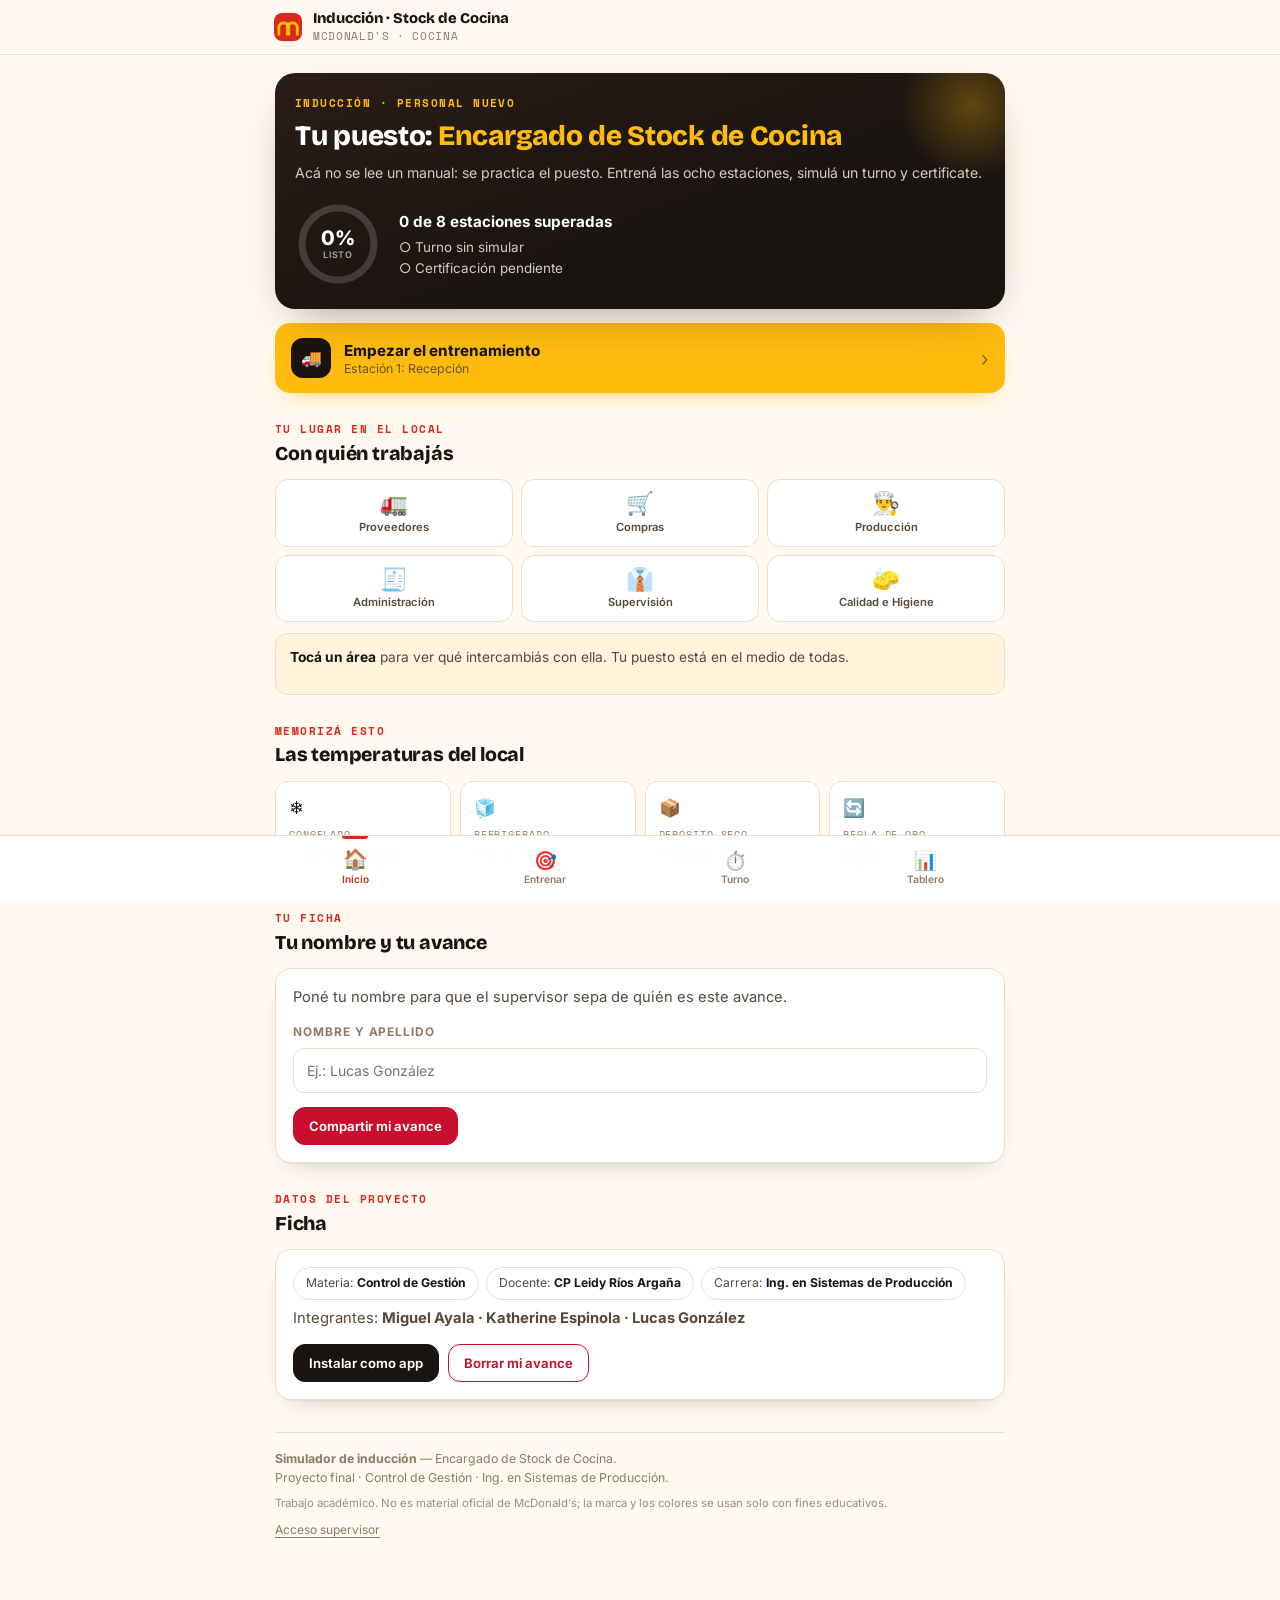
==== commit fd1f78d6: "Agregar la perspectiva del supervisor La app solo tenía el punto de vista de la persona en inducción" ====
--- a/index.html
+++ b/index.html
@@ -44,11 +44,13 @@
   <section class="vista" id="v-turno"></section>
   <section class="vista" id="v-tablero"></section>
   <section class="vista" id="v-examen"></section>
+  <section class="vista" id="v-admin"></section>
 
   <footer>
     <p><b>Simulador de inducción</b> — Encargado de Stock de Cocina.<br>
     Proyecto final · Control de Gestión · Ing. en Sistemas de Producción.</p>
     <p class="aviso" id="avisoLegal"></p>
+    <p><button class="link-sup" id="accesoSupervisor">Acceso supervisor</button></p>
   </footer>
 </main>
 
@@ -58,6 +60,7 @@
     <button data-ir="entrenar"><span class="ni">🎯</span>Entrenar</button>
     <button data-ir="turno"><span class="ni">⏱️</span>Turno</button>
     <button data-ir="tablero"><span class="ni">📊</span>Tablero</button>
+    <button data-ir="admin" class="oculta"><span class="ni">🗂️</span>Equipo</button>
   </div>
 </nav>
 
@@ -88,8 +91,10 @@
 
 <script src="contenido.js"></script>
 <script src="app.js"></script>
+<script src="nube.js"></script>
 <script src="estaciones.js"></script>
 <script src="turno.js"></script>
 <script src="tablero.js"></script>
+<script src="admin.js"></script>
 </body>
 </html>
--- a/estilos.css
+++ b/estilos.css
@@ -470,6 +470,52 @@
 .sello.alerta{background:var(--alerta-suave);color:#7A5600}
 
 /* ---------------------------------------------------------------- */
+/* Supervisor                                                        */
+/* ---------------------------------------------------------------- */
+.nav button.oculta{display:none}
+body.es-supervisor .topbar{background:rgba(26,20,16,.94);border-bottom-color:#3A2E24}
+body.es-supervisor .tb-txt strong{color:#fff}
+body.es-supervisor .tb-txt small{color:var(--amarillo)}
+body.es-supervisor .icon-btn{background:#2A211A;border-color:#3A2E24;color:#fff}
+
+.link-sup{
+  background:none;border:none;color:var(--ink-3);font-size:.75rem;cursor:pointer;
+  text-decoration:underline;text-underline-offset:3px;padding:6px 0;margin-top:4px;
+}
+.link-sup:active{color:var(--rojo)}
+
+.barra-sup{display:flex;align-items:flex-start;gap:12px}
+.barra-sup > div{flex:1;min-width:0}
+.fila-estado{display:flex;align-items:center;gap:9px;flex-wrap:wrap;margin-top:10px}
+.fila-estado .estado-pin{margin-top:0}
+.fila-estado .btn{margin-left:auto}
+
+/* teclado de PIN */
+.pin-puntos{display:flex;gap:11px;justify-content:center;margin:16px 0 14px}
+.pin-puntos span{
+  width:13px;height:13px;border-radius:50%;background:var(--surface-3);
+  border:1.5px solid var(--line-2);transition:background .15s,transform .15s;
+}
+.pin-puntos span.lleno{background:var(--rojo);border-color:var(--rojo);transform:scale(1.12)}
+.teclado{display:grid;grid-template-columns:repeat(3,1fr);gap:9px;margin-top:6px}
+.teclado button{
+  background:var(--surface);border:1.5px solid var(--line);border-radius:13px;
+  padding:15px 0;font-size:1.25rem;font-weight:700;cursor:pointer;font-family:var(--mono);
+  transition:transform .1s,background .15s;
+}
+.teclado button:active{transform:scale(.95);background:var(--surface-2)}
+.teclado button.aux{font-family:var(--sans);font-size:1.05rem;color:var(--ink-3)}
+.teclado button.ok{background:var(--ink);border-color:var(--ink);color:#fff}
+
+/* campos de texto */
+.campo-texto{
+  width:100%;background:var(--surface);border:1.5px solid var(--line);border-radius:11px;
+  padding:11px 13px;font-size:.88rem;resize:vertical;line-height:1.5;
+}
+.campo-texto:focus{outline:none;border-color:var(--rojo)}
+textarea.campo-texto{font-family:var(--mono);font-size:.76rem;word-break:break-all}
+
+/* ---------------------------------------------------------------- */
 /* Instalar como app                                                 */
 /* ---------------------------------------------------------------- */
 .inst-banner{
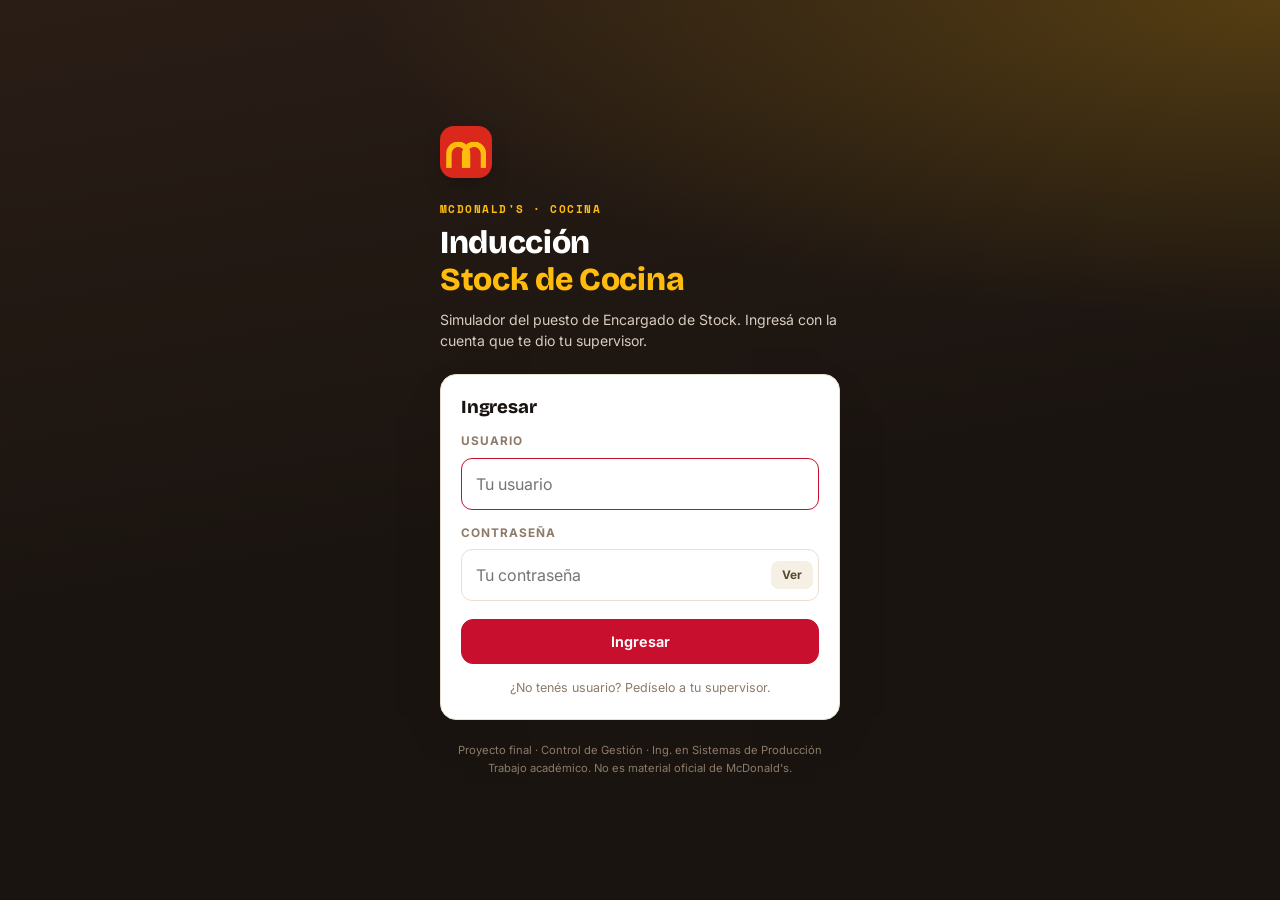
==== commit 54b5adaf: "Pedir usuario y contraseña al abrir la app, con roles de trabajador y supervisor - Pantalla de ingre" ====
--- a/index.html
+++ b/index.html
@@ -24,7 +24,43 @@
 <link href="https://fonts.googleapis.com/css2?family=Bricolage+Grotesque:opsz,wght@12..96,700;12..96,800&family=Inter:wght@400;500;600;700;800&family=Space+Mono:wght@400;700&display=swap" rel="stylesheet">
 <link rel="stylesheet" href="estilos.css">
 </head>
-<body>
+<body class="sin-sesion">
+
+<!-- ============ INGRESO ============ -->
+<div class="login" id="login">
+  <div class="login-in">
+    <div class="login-marca">
+      <img class="login-logo" src="iconos/icono-192.png" alt="">
+      <div class="kicker">McDonald's · Cocina</div>
+      <h1>Inducción<br><em>Stock de Cocina</em></h1>
+      <p>Simulador del puesto de Encargado de Stock. Ingresá con la cuenta que te dio tu supervisor.</p>
+    </div>
+
+    <form class="card login-form" id="formLogin" novalidate>
+      <h2>Ingresar</h2>
+      <div class="campo">
+        <label for="lgUsuario">Usuario</label>
+        <input class="campo-texto" id="lgUsuario" name="username" autocomplete="username"
+               autocapitalize="none" autocorrect="off" spellcheck="false" placeholder="Tu usuario">
+      </div>
+      <div class="campo">
+        <label for="lgClave">Contraseña</label>
+        <div class="clave-caja">
+          <input class="campo-texto" id="lgClave" name="password" type="password"
+                 autocomplete="current-password" placeholder="Tu contraseña">
+          <button type="button" class="ver-clave" id="lgVer" aria-label="Mostrar contraseña">Ver</button>
+        </div>
+      </div>
+      <div id="lgError" role="alert"></div>
+      <button class="btn" type="submit">Ingresar</button>
+      <p class="login-ayuda">¿No tenés usuario? Pedíselo a tu supervisor.</p>
+    </form>
+
+    <p class="login-pie">Proyecto final · Control de Gestión · Ing. en Sistemas de Producción<br>
+      Trabajo académico. No es material oficial de McDonald's.</p>
+  </div>
+</div>
+
 
 <div class="topbar">
   <div class="in">
@@ -34,6 +70,7 @@
       <strong id="tbTitulo">Inducción · Stock de Cocina</strong>
       <small id="tbSub">McDonald's · Cocina</small>
     </div>
+    <button class="user-btn" id="btnUsuario" aria-label="Sesión"></button>
   </div>
 </div>
 
@@ -50,7 +87,7 @@
     <p><b>Simulador de inducción</b> — Encargado de Stock de Cocina.<br>
     Proyecto final · Control de Gestión · Ing. en Sistemas de Producción.</p>
     <p class="aviso" id="avisoLegal"></p>
-    <p><button class="link-sup" id="accesoSupervisor">Acceso supervisor</button></p>
+    <p><button class="link-sup" id="cerrarSesion">Cerrar sesión</button></p>
   </footer>
 </main>
 
@@ -90,6 +127,7 @@
 </div>
 
 <script src="contenido.js"></script>
+<script src="sesion.js"></script>
 <script src="app.js"></script>
 <script src="nube.js"></script>
 <script src="estaciones.js"></script>
--- a/estilos.css
+++ b/estilos.css
@@ -490,23 +490,6 @@
 .fila-estado .estado-pin{margin-top:0}
 .fila-estado .btn{margin-left:auto}
 
-/* teclado de PIN */
-.pin-puntos{display:flex;gap:11px;justify-content:center;margin:16px 0 14px}
-.pin-puntos span{
-  width:13px;height:13px;border-radius:50%;background:var(--surface-3);
-  border:1.5px solid var(--line-2);transition:background .15s,transform .15s;
-}
-.pin-puntos span.lleno{background:var(--rojo);border-color:var(--rojo);transform:scale(1.12)}
-.teclado{display:grid;grid-template-columns:repeat(3,1fr);gap:9px;margin-top:6px}
-.teclado button{
-  background:var(--surface);border:1.5px solid var(--line);border-radius:13px;
-  padding:15px 0;font-size:1.25rem;font-weight:700;cursor:pointer;font-family:var(--mono);
-  transition:transform .1s,background .15s;
-}
-.teclado button:active{transform:scale(.95);background:var(--surface-2)}
-.teclado button.aux{font-family:var(--sans);font-size:1.05rem;color:var(--ink-3)}
-.teclado button.ok{background:var(--ink);border-color:var(--ink);color:#fff}
-
 /* campos de texto */
 .campo-texto{
   width:100%;background:var(--surface);border:1.5px solid var(--line);border-radius:11px;
@@ -561,6 +544,57 @@
   padding:11px 13px;font-size:.8rem;color:var(--ink-2)}
 
 /* ---------------------------------------------------------------- */
+/* Ingreso con usuario y contraseña                                  */
+/* ---------------------------------------------------------------- */
+.login{display:none}
+body.sin-sesion .login{
+  display:flex;min-height:100vh;min-height:100dvh;
+  background:radial-gradient(120% 60% at 100% 0%,rgba(255,188,13,.22),transparent 60%),
+             linear-gradient(170deg,#2A1D16 0%,#1A1410 55%);
+  padding:calc(28px + env(safe-area-inset-top)) 16px calc(24px + env(safe-area-inset-bottom));
+}
+body.sin-sesion .topbar,body.sin-sesion main,body.sin-sesion .nav,body.sin-sesion .inst-banner{display:none}
+.login-in{width:100%;max-width:400px;margin:auto;display:flex;flex-direction:column;gap:22px}
+.login-marca{color:#fff}
+.login-logo{width:52px;height:52px;border-radius:14px;box-shadow:0 10px 24px -12px rgba(0,0,0,.7);margin-bottom:16px}
+.login-marca .kicker{color:var(--amarillo)}
+.login-marca h1{font-size:2rem;margin-top:8px}
+.login-marca h1 em{font-style:normal;color:var(--amarillo)}
+.login-marca p{color:#D9CCBE;font-size:.88rem;margin-top:10px}
+.login-form{padding:22px 20px;box-shadow:var(--sombra-alta)}
+.login-form h2{font-size:1.15rem}
+.login-form .btn{margin-top:18px}
+.login-form .feedback{margin-top:14px}
+.login-form .campo-texto{font-size:1rem;padding:13px 14px}
+.clave-caja{position:relative}
+.clave-caja .campo-texto{padding-right:78px}
+.ver-clave{
+  position:absolute;right:6px;top:50%;transform:translateY(-50%);
+  background:var(--surface-3);border:none;border-radius:8px;padding:7px 11px;
+  font-size:.74rem;font-weight:700;color:var(--ink-2);cursor:pointer;
+}
+.login-ayuda{margin-top:14px;font-size:.78rem;color:var(--ink-3);text-align:center}
+.login-pie{color:#8C7B69;font-size:.7rem;text-align:center;line-height:1.6}
+.sacudir{animation:sacudir .35s ease}
+@keyframes sacudir{20%,60%{transform:translateX(-7px)}40%,80%{transform:translateX(7px)}}
+
+/* avatar de la sesión */
+.user-btn{
+  flex:none;width:34px;height:34px;border-radius:50%;border:none;cursor:pointer;
+  background:var(--rojo);color:#fff;font-weight:800;font-size:.76rem;letter-spacing:.02em;
+  display:flex;align-items:center;justify-content:center;
+}
+.user-btn:active{transform:scale(.95)}
+body.es-supervisor .user-btn{background:var(--amarillo);color:var(--ink)}
+.ficha-usuario{display:flex;align-items:center;gap:12px}
+.ficha-usuario .avatar{
+  flex:none;width:44px;height:44px;border-radius:50%;background:var(--rojo);color:#fff;
+  display:flex;align-items:center;justify-content:center;font-weight:800;font-size:.92rem;
+}
+.ficha-usuario b{display:block;font-size:.98rem}
+.ficha-usuario small{display:block;font-size:.76rem;color:var(--ink-3)}
+
+/* ---------------------------------------------------------------- */
 footer{margin-top:32px;padding-top:16px;border-top:1px solid var(--line);color:var(--ink-3);font-size:.77rem}
 footer .aviso{margin-top:8px;font-size:.71rem;opacity:.85}
 
